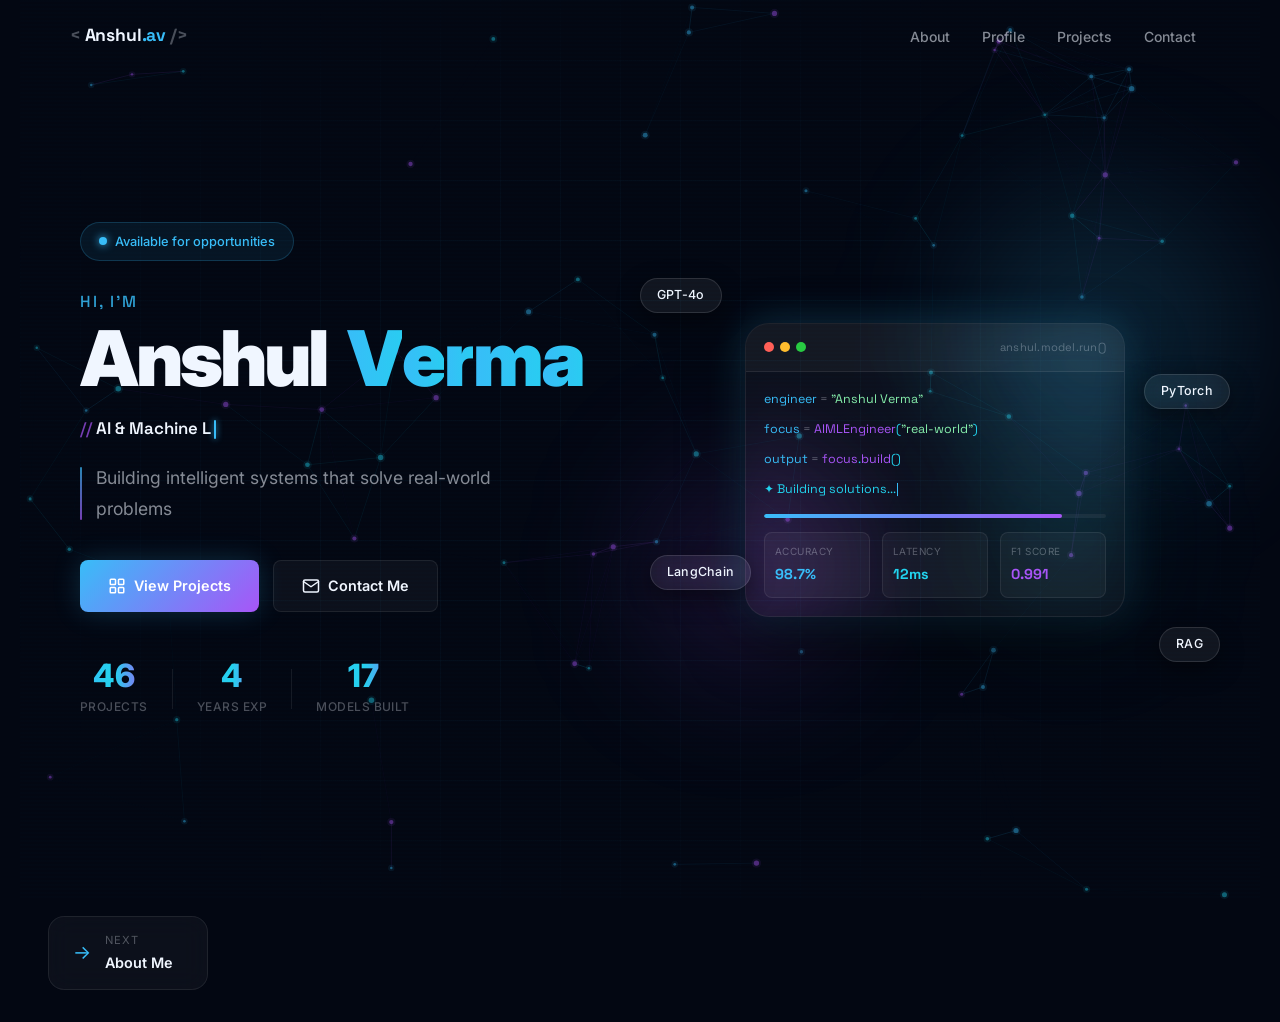
==== index.html @ 52696db9 "Initial portfolio upload" ====
﻿<!DOCTYPE html>
<html lang="en">
<head>
  <meta charset="UTF-8" />
  <meta name="viewport" content="width=device-width, initial-scale=1.0" />
  <meta name="description" content="Anshul Verma â€“ AI & Machine Learning Engineer. Building intelligent systems that solve real-world problems." />
  <title>Anshul Verma â€“ AI & ML Engineer</title>
  <link rel="preconnect" href="https://fonts.googleapis.com" />
  <link rel="preconnect" href="https://fonts.gstatic.com" crossorigin />
  <link href="https://fonts.googleapis.com/css2?family=Inter:wght@300;400;500;600;700;800;900&family=Space+Grotesk:wght@400;500;600;700&display=swap" rel="stylesheet" />
  <link rel="stylesheet" href="styles.css" />
</head>
<body data-page="home">

  <!-- â•â•â•â•â•â•â•â•â•â•â•â•â•â•â•â•â•â•â• CANVAS BACKGROUND â•â•â•â•â•â•â•â•â•â•â•â•â•â•â•â•â•â•â• -->
  <canvas id="neural-canvas"></canvas>

  <!-- â•â•â•â•â•â•â•â•â•â•â•â•â•â•â•â•â•â•â• CURSOR â•â•â•â•â•â•â•â•â•â•â•â•â•â•â•â•â•â•â• -->
  <div class="cursor" id="cursor"></div>
  <div class="cursor-follower" id="cursor-follower"></div>

  <!-- â•â•â•â•â•â•â•â•â•â•â•â•â•â•â•â•â•â•â• NAVIGATION â•â•â•â•â•â•â•â•â•â•â•â•â•â•â•â•â•â•â• -->
  <nav class="navbar" id="navbar">
    <div class="nav-inner">
      <a href="index.html" class="nav-logo" id="nav-logo">
        <span class="logo-bracket">&lt;</span>
        Anshul<span class="accent">.av</span>
        <span class="logo-bracket">/&gt;</span>
      </a>
      <ul class="nav-links" id="nav-links">
        <li><a href="about.html"    class="nav-link" data-page="about">About</a></li>
        <li><a href="profile.html"  class="nav-link" data-page="profile">Profile</a></li>
        <li><a href="projects.html" class="nav-link" data-page="projects">Projects</a></li>
        <li><a href="contact.html"  class="nav-link" data-page="contact">Contact</a></li>
      </ul>
      <button class="hamburger" id="hamburger" aria-label="Toggle menu">
        <span></span><span></span><span></span>
      </button>
    </div>
  </nav>

  <!-- â•â•â•â•â•â•â•â•â•â•â•â•â•â•â•â•â•â•â• HERO â•â•â•â•â•â•â•â•â•â•â•â•â•â•â•â•â•â•â• -->
  <section class="hero" id="home">
    <div class="hero-grid-overlay"></div>
    <div class="hero-scanline"></div>

    <div class="hero-content">

      <!-- Available badge -->
      <div class="hero-badge" id="hero-badge">
        <span class="badge-dot"></span>
        <span>Available for opportunities</span>
      </div>

      <!-- Name block -->
      <div class="hero-name-wrap" id="hero-name-wrap">
        <span class="hero-greeting">Hi, I'm</span>
        <h1 class="hero-name" id="hero-name">
          <span class="name-char" style="--i:0">A</span><span
               class="name-char" style="--i:1">n</span><span
               class="name-char" style="--i:2">s</span><span
               class="name-char" style="--i:3">h</span><span
               class="name-char" style="--i:4">u</span><span
               class="name-char" style="--i:5">l</span><span
               class="name-space"> </span><span
               class="name-char gradient-letter" style="--i:6">V</span><span
               class="name-char gradient-letter" style="--i:7">e</span><span
               class="name-char gradient-letter" style="--i:8">r</span><span
               class="name-char gradient-letter" style="--i:9">m</span><span
               class="name-char gradient-letter" style="--i:10">a</span>
        </h1>
      </div>

      <!-- Typewriter role -->
      <div class="hero-role" id="hero-role">
        <span class="role-prefix">// </span>
        <span class="role-text" id="role-text"></span>
        <span class="role-cursor"></span>
      </div>

      <!-- Tagline -->
      <p class="hero-sub" id="hero-sub">
        Building intelligent systems that solve real-world problems
      </p>

      <!-- CTA Buttons -->
      <div class="hero-actions" id="hero-actions">
        <a href="projects.html" class="btn btn-primary" id="btn-work">
          <svg viewBox="0 0 24 24" width="18" height="18"><rect x="3" y="3" width="7" height="7" rx="1"/><rect x="14" y="3" width="7" height="7" rx="1"/><rect x="3" y="14" width="7" height="7" rx="1"/><rect x="14" y="14" width="7" height="7" rx="1"/></svg>
          <span>View Projects</span>
          <div class="btn-glow"></div>
        </a>
        <a href="contact.html" class="btn btn-ghost" id="btn-contact">
          <svg viewBox="0 0 24 24" width="18" height="18"><path d="M4 4h16c1.1 0 2 .9 2 2v12c0 1.1-.9 2-2 2H4c-1.1 0-2-.9-2-2V6c0-1.1.9-2 2-2z"/><polyline points="22,6 12,13 2,6"/></svg>
          <span>Contact Me</span>
        </a>
      </div>

      <!-- Stats -->
      <div class="hero-stats" id="hero-stats">
        <div class="stat">
          <span class="stat-num" data-count="47">0</span>
          <span class="stat-label">Projects</span>
        </div>
        <div class="stat-divider"></div>
        <div class="stat">
          <span class="stat-num" data-count="5">0</span>
          <span class="stat-label">Years Exp</span>
        </div>
        <div class="stat-divider"></div>
        <div class="stat">
          <span class="stat-num" data-count="18">0</span>
          <span class="stat-label">Models Built</span>
        </div>
      </div>
    </div>

    <!-- Right visual -->
    <div class="hero-visual" id="hero-visual">
      <div class="orb orb-1"></div>
      <div class="orb orb-2"></div>
      <div class="orb orb-3"></div>
      <div class="ai-card glass-card" id="ai-card">
        <div class="ai-card-header">
          <div class="ai-card-dots">
            <span></span><span></span><span></span>
          </div>
          <span class="ai-card-label">anshul.model.run()</span>
        </div>
        <div class="ai-card-body">
          <div class="terminal-line"><span class="t-key">engineer</span> <span class="t-op">=</span> <span class="t-str">"Anshul Verma"</span></div>
          <div class="terminal-line"><span class="t-key">focus</span> <span class="t-op">=</span> <span class="t-fn">AIMLEngineer</span><span class="t-paren">(</span><span class="t-str">"real-world"</span><span class="t-paren">)</span></div>
          <div class="terminal-line"><span class="t-key">output</span> <span class="t-op">=</span> <span class="t-fn">focus</span><span class="t-paren">.</span><span class="t-fn">build</span><span class="t-paren">()</span></div>
          <div class="terminal-line typing"><span class="t-comment">&#x2726; Building solutions...</span></div>
          <div class="progress-bar-wrap">
            <div class="progress-bar" id="progress-bar"></div>
          </div>
          <div class="metric-row">
            <div class="metric"><span class="m-label">Accuracy</span><span class="m-val accent-blue">98.7%</span></div>
            <div class="metric"><span class="m-label">Latency</span><span class="m-val accent-cyan">12ms</span></div>
            <div class="metric"><span class="m-label">F1 Score</span><span class="m-val accent-purple">0.991</span></div>
          </div>
        </div>
      </div>
      <div class="tag-float tag-1 glass-pill">GPT-4o</div>
      <div class="tag-float tag-2 glass-pill">PyTorch</div>
      <div class="tag-float tag-3 glass-pill">LangChain</div>
      <div class="tag-float tag-4 glass-pill">RAG</div>
    </div>
  </section>

  <!-- Page nav hints at bottom -->
  <div class="page-nav-hints">
    <a href="about.html" class="page-hint-card">
      <span class="hint-icon">&rarr;</span>
      <div>
        <span class="hint-label">Next</span>
        <span class="hint-title">About Me</span>
      </div>
    </a>
  </div>

  <script src="script.js?v=20260416162030"></script>
</body>
</html>
---- styles.css ----
/* â•â•â•â•â•â•â•â•â•â•â•â•â•â•â•â•â•â•â•â•â•â•â•â•â•â•â•â•â•â•â•â•â•â•â•â•â•â•â•â•â•â•â•
   NEURAL.DEV â€” AI Portfolio Styles
   â•â•â•â•â•â•â•â•â•â•â•â•â•â•â•â•â•â•â•â•â•â•â•â•â•â•â•â•â•â•â•â•â•â•â•â•â•â•â•â•â•â•â• */

/* â”€â”€ Reset & Base â”€â”€ */
*, *::before, *::after { box-sizing: border-box; margin: 0; padding: 0; }

:root {
  --bg-black:    #030712;
  --bg-navy:     #060d1f;
  --bg-card:     rgba(255,255,255,0.04);
  --bg-card-hov: rgba(255,255,255,0.07);
  --border:      rgba(255,255,255,0.08);
  --border-hov:  rgba(56,189,248,0.35);

  --blue:   #38bdf8;
  --cyan:   #22d3ee;
  --purple: #a855f7;
  --violet: #7c3aed;
  --pink:   #ec4899;

  --grad-main:   linear-gradient(135deg, var(--blue), var(--purple));
  --grad-text:   linear-gradient(90deg, var(--blue), var(--cyan), var(--purple));
  --grad-glow:   radial-gradient(ellipse at center, rgba(56,189,248,0.15), transparent 70%);

  --text-primary:   #f0f6ff;
  --text-secondary: rgba(240,246,255,0.55);
  --text-muted:     rgba(240,246,255,0.30);

  --font-main: 'Inter', system-ui, sans-serif;
  --font-mono: 'Space Grotesk', monospace;

  --radius-sm:  8px;
  --radius-md:  16px;
  --radius-lg:  24px;
  --radius-xl:  32px;

  --shadow-glow-blue:   0 0 40px rgba(56,189,248,0.25);
  --shadow-glow-purple: 0 0 40px rgba(168,85,247,0.25);
  --transition:  all 0.3s cubic-bezier(0.4, 0, 0.2, 1);
}

html { scroll-behavior: smooth; scrollbar-width: thin; scrollbar-color: var(--blue) var(--bg-black); }
html::-webkit-scrollbar { width: 5px; }
html::-webkit-scrollbar-track { background: var(--bg-black); }
html::-webkit-scrollbar-thumb { background: var(--blue); border-radius: 99px; }

body {
  font-family: var(--font-main);
  background: var(--bg-black);
  color: var(--text-primary);
  overflow-x: hidden;
  
  line-height: 1.65;
  -webkit-font-smoothing: antialiased;
}

svg { stroke: currentColor; stroke-width: 2; fill: none; stroke-linecap: round; stroke-linejoin: round; }

a { color: inherit; text-decoration: none; }

/* â”€â”€ Utility â”€â”€ */
.container { max-width: 1140px; margin: 0 auto; padding: 0 24px; }
.gradient-text {
  background: var(--grad-text);
  -webkit-background-clip: text;
  background-clip: text;
  -webkit-text-fill-color: transparent;
  background-size: 200% auto;
  animation: grad-shift 4s ease infinite;
}

@keyframes grad-shift {
  0%,100% { background-position: 0% center; }
  50%      { background-position: 100% center; }
}

.glass-card { transform: translateZ(0);
  background: var(--bg-card);
  border: 1px solid var(--border);
  backdrop-filter: blur(20px);
  -webkit-backdrop-filter: blur(20px);
  border-radius: var(--radius-lg);
  transition: var(--transition);
}
.glass-card:hover { background: var(--bg-card-hov); border-color: var(--border-hov); }

.glass-pill {
  background: rgba(255,255,255,0.06);
  border: 1px solid rgba(255,255,255,0.12);
  backdrop-filter: blur(12px);
  border-radius: 99px;
  padding: 6px 16px;
  font-size: 0.78rem;
  font-weight: 500;
  letter-spacing: 0.02em;
}

.accent        { color: var(--blue); }
.accent-blue   { color: var(--blue); }
.accent-cyan   { color: var(--cyan); }
.accent-purple { color: var(--purple); }

/* â”€â”€ Canvas â”€â”€ */
#neural-canvas {
  position: fixed;
  inset: 0;
  z-index: 0;
  pointer-events: none;
  opacity: 0.55;
}

/* â”€â”€ Custom Cursor â”€â”€ */
.cursor {
  width: 12px; height: 12px;
  background: var(--blue);
  border-radius: 50%;
  position: fixed;
  top: 0; left: 0;
  pointer-events: none;
  z-index: 9999;
  transform: translate(-50%,-50%);
  transition: transform 0.1s, background 0.2s, opacity 0.3s;
  box-shadow: 0 0 16px var(--blue);
  opacity: 0;
}
.cursor-follower {
  width: 36px; height: 36px;
  border: 1.5px solid rgba(56,189,248,0.5);
  border-radius: 50%;
  position: fixed;
  top: 0; left: 0;
  pointer-events: none;
  z-index: 9998;
  transform: translate(-50%,-50%);
  transition: transform 0.15s ease, width 0.25s, height 0.25s, border-color 0.25s, opacity 0.3s;
  opacity: 0;
}
body:has(a:hover) .cursor-follower,
body:has(button:hover) .cursor-follower {
  width: 56px; height: 56px;
  border-color: rgba(168,85,247,0.6);
}
body:has(a:hover) .cursor { background: var(--purple); box-shadow: 0 0 16px var(--purple); }

/* â”€â”€ Navbar â”€â”€ */
.navbar {
  position: fixed;
  top: 0; left: 0; right: 0;
  z-index: 1000;
  padding: 0 24px;
  background: transparent;
  transition: var(--transition);
}
.navbar.scrolled {
  background: rgba(3,7,18,0.85);
  backdrop-filter: blur(20px);
  -webkit-backdrop-filter: blur(20px);
  border-bottom: 1px solid var(--border);
}
.nav-inner {
  max-width: 1140px;
  margin: 0 auto;
  display: flex;
  align-items: center;
  height: 72px;
  gap: 40px;
}
.nav-logo {
  font-family: var(--font-mono);
  font-size: 1.1rem;
  font-weight: 700;
  letter-spacing: -0.01em;
  white-space: nowrap;
  flex-shrink: 0;
}
.logo-bracket { color: var(--text-muted); }

.nav-links {
  display: flex;
  list-style: none;
  gap: 4px;
  margin-left: auto;
}
.nav-link {
  padding: 8px 14px;
  font-size: 0.875rem;
  font-weight: 500;
  color: var(--text-secondary);
  border-radius: var(--radius-sm);
  transition: var(--transition);
  position: relative;
}
.nav-link::after {
  content: '';
  position: absolute;
  bottom: 4px; left: 50%;
  width: 0; height: 2px;
  background: var(--blue);
  border-radius: 99px;
  transform: translateX(-50%);
  transition: width 0.3s;
}
.nav-link:hover, .nav-link.active { color: var(--text-primary); }
.nav-link.active::after, .nav-link:hover::after { width: 16px; }

.nav-cta {
  display: flex;
  align-items: center;
  gap: 8px;
  padding: 10px 22px;
  background: var(--grad-main);
  border-radius: var(--radius-sm);
  font-size: 0.875rem;
  font-weight: 600;
  flex-shrink: 0;
  transition: var(--transition);
  box-shadow: 0 0 24px rgba(56,189,248,0.2);
}
.nav-cta svg { width: 16px; height: 16px; transition: transform 0.3s; }
.nav-cta:hover { box-shadow: 0 0 32px rgba(56,189,248,0.4); transform: translateY(-1px); }
.nav-cta:hover svg { transform: translateX(3px); }

.hamburger {
  display: none;
  flex-direction: column;
  justify-content: center;
  gap: 5px;
  background: none;
  border: none;
  
  padding: 4px;
  margin-left: auto;
}
.hamburger span {
  display: block;
  width: 24px;
  height: 2px;
  background: var(--text-primary);
  border-radius: 2px;
  transition: var(--transition);
}

/* â”€â”€ Hero â”€â”€ */
.hero {
  min-height: 100vh;
  display: grid;
  grid-template-columns: 1fr 1fr;
  align-items: center;
  gap: 60px;
  padding: 120px 60px 80px;
  max-width: 1240px;
  margin: 0 auto;
  position: relative;
  z-index: 1;
}
.hero-grid-overlay {
  position: absolute;
  inset: 0;
  background-image:
    linear-gradient(rgba(56,189,248,0.03) 1px, transparent 1px),
    linear-gradient(90deg, rgba(56,189,248,0.03) 1px, transparent 1px);
  background-size: 60px 60px;
  mask-image: radial-gradient(ellipse at 50% 50%, black 40%, transparent 80%);
  pointer-events: none;
}
.hero-badge {
  display: inline-flex;
  align-items: center;
  gap: 8px;
  padding: 8px 18px;
  background: rgba(56,189,248,0.08);
  border: 1px solid rgba(56,189,248,0.2);
  border-radius: 99px;
  font-size: 0.8rem;
  font-weight: 500;
  color: var(--blue);
  margin-bottom: 28px;
  animation: fade-up 0.7s ease both;
}
.badge-dot {
  width: 8px; height: 8px;
  border-radius: 50%;
  background: var(--blue);
  box-shadow: 0 0 8px var(--blue);
  animation: pulse-dot 2s ease infinite;
}
.badge-dot.green { background: #22c55e; box-shadow: 0 0 8px #22c55e; }
@keyframes pulse-dot {
  0%,100% { transform: scale(1); opacity: 1; }
  50%      { transform: scale(1.3); opacity: 0.7; }
}

.hero-title {
  font-size: clamp(2.8rem, 5vw, 5rem);
  font-weight: 900;
  line-height: 1.08;
  letter-spacing: -0.03em;
  margin-bottom: 24px;
}
.hero-title .line {
  display: block;
  animation: fade-up 0.7s ease both;
}
.hero-title .line:nth-child(1) { animation-delay: 0.1s; }
.hero-title .line:nth-child(2) { animation-delay: 0.2s; }
.hero-title .line:nth-child(3) { animation-delay: 0.3s; }

.hero-sub {
  font-size: 1.05rem;
  color: var(--text-secondary);
  max-width: 500px;
  line-height: 1.75;
  margin-bottom: 36px;
  animation: fade-up 0.7s 0.4s ease both;
}

.hero-actions {
  display: flex;
  gap: 14px;
  flex-wrap: wrap;
  margin-bottom: 48px;
  animation: fade-up 0.7s 0.5s ease both;
}

/* Buttons */
.btn {
  display: inline-flex;
  align-items: center;
  gap: 8px;
  padding: 13px 28px;
  border-radius: var(--radius-sm);
  font-size: 0.9rem;
  font-weight: 600;
  
  border: none;
  transition: var(--transition);
  position: relative;
  overflow: hidden;
}
.btn-primary {
  background: var(--grad-main);
  color: #fff;
  box-shadow: 0 0 28px rgba(56,189,248,0.2);
}
.btn-primary:hover { transform: translateY(-2px); box-shadow: 0 0 44px rgba(56,189,248,0.35); }
.btn-ghost {
  background: var(--bg-card);
  color: var(--text-primary);
  border: 1px solid var(--border);
}
.btn-ghost:hover { border-color: var(--border-hov); background: var(--bg-card-hov); transform: translateY(-2px); }
.btn.full-width { width: 100%; justify-content: center; }
.btn svg { width: 18px; height: 18px; }
.btn-glow {
  position: absolute;
  inset: 0;
  background: radial-gradient(circle at 50% 50%, rgba(255,255,255,0.15), transparent 70%);
  opacity: 0;
  transition: opacity 0.3s;
}
.btn:hover .btn-glow { opacity: 1; }

.hero-stats {
  display: flex;
  align-items: center;
  gap: 24px;
  animation: fade-up 0.7s 0.6s ease both;
}
.stat { text-align: center; }
.stat-num {
  display: block;
  font-size: 2rem;
  font-weight: 800;
  line-height: 1;
  background: var(--grad-text);
  -webkit-background-clip: text;
  background-clip: text;
  -webkit-text-fill-color: transparent;
}
.stat-label { font-size: 0.75rem; color: var(--text-muted); font-weight: 500; letter-spacing: 0.04em; text-transform: uppercase; }
.stat-divider { width: 1px; height: 40px; background: var(--border); }

/* Hero Visual */
.hero-visual {
  position: relative;
  display: flex;
  justify-content: center;
  align-items: center;
  min-height: 480px;
  animation: fade-up 0.9s 0.3s ease both;
}

/* Orbs */
.orb {
  position: absolute;
  border-radius: 50%;
  filter: blur(70px);
  pointer-events: none;
  animation: orb-float 8s ease-in-out infinite;
}
.orb-1 { width: 280px; height: 280px; background: rgba(56,189,248,0.14); top: -40px; right: -40px; animation-delay: 0s; }
.orb-2 { width: 200px; height: 200px; background: rgba(168,85,247,0.16); bottom: 40px; left: -20px; animation-delay: -3s; }
.orb-3 { width: 140px; height: 140px; background: rgba(34,211,238,0.1); top: 50%; right: 60px; animation-delay: -5s; }
@keyframes orb-float {
  0%,100% { transform: translateY(0) scale(1); }
  50%      { transform: translateY(-20px) scale(1.05); }
}

/* AI Card */
.ai-card {
  width: 380px;
  padding: 0;
  overflow: hidden;
  box-shadow: 0 24px 60px rgba(0,0,0,0.5), var(--shadow-glow-blue);
  animation: card-float 6s ease-in-out infinite;
  position: relative;
  z-index: 2;
}
@keyframes card-float {
  0%,100% { transform: translateY(0) rotate(0.5deg); }
  50%      { transform: translateY(-12px) rotate(-0.5deg); }
}
.ai-card-header {
  display: flex;
  align-items: center;
  justify-content: space-between;
  padding: 14px 18px;
  border-bottom: 1px solid var(--border);
  background: rgba(255,255,255,0.03);
}
.ai-card-dots { display: flex; gap: 6px; }
.ai-card-dots span { width: 10px; height: 10px; border-radius: 50%; background: rgba(255,255,255,0.12); }
.ai-card-dots span:nth-child(1) { background: #ff5f57; }
.ai-card-dots span:nth-child(2) { background: #ffbd2e; }
.ai-card-dots span:nth-child(3) { background: #28ca42; }
.ai-card-label { font-size: 0.7rem; color: var(--text-muted); font-family: var(--font-mono); letter-spacing: 0.02em; }

.ai-card-body { padding: 18px; display: flex; flex-direction: column; gap: 10px; }

.terminal-line {
  font-family: var(--font-mono);
  font-size: 0.78rem;
  line-height: 1.6;
  color: var(--text-secondary);
}
.t-key    { color: var(--blue); }
.t-op     { color: var(--text-muted); }
.t-str    { color: #86efac; }
.t-fn     { color: var(--purple); }
.t-paren  { color: var(--cyan); }
.t-num    { color: #fdba74; }
.t-comment{ color: var(--cyan); }
.typing::after {
  content: '|';
  animation: blink 1s step-end infinite;
  color: var(--blue);
}
@keyframes blink { 0%,100%{opacity:1} 50%{opacity:0} }

.progress-bar-wrap {
  height: 4px;
  background: rgba(255,255,255,0.06);
  border-radius: 99px;
  overflow: hidden;
  margin-top: 4px;
}
.progress-bar {
  height: 100%;
  width: 0%;
  background: var(--grad-main);
  border-radius: 99px;
  animation: progress-fill 3s 1s ease forwards;
}
@keyframes progress-fill { to { width: 87%; } }

.metric-row {
  display: flex;
  gap: 12px;
  margin-top: 4px;
}
.metric {
  flex: 1;
  display: flex;
  flex-direction: column;
  gap: 4px;
  padding: 10px;
  background: rgba(255,255,255,0.04);
  border-radius: var(--radius-sm);
  border: 1px solid var(--border);
}
.m-label { font-size: 0.62rem; color: var(--text-muted); text-transform: uppercase; letter-spacing: 0.05em; }
.m-val { font-size: 0.9rem; font-weight: 700; font-family: var(--font-mono); }

/* Floating tags */
.tag-float {
  position: absolute;
  z-index: 3;
  box-shadow: 0 8px 24px rgba(0,0,0,0.4);
  animation: tag-float 4s ease-in-out infinite;
}
.tag-1 { top: 10%; left: -30px;  animation-delay: 0s; }
.tag-2 { top: 30%; right: -30px; animation-delay: -1.5s; }
.tag-3 { bottom: 25%; left: -20px; animation-delay: -2.5s; }
.tag-4 { bottom: 10%; right: -20px; animation-delay: -1s; }
@keyframes tag-float {
  0%,100% { transform: translateY(0); }
  50%      { transform: translateY(-8px); }
}

/* â”€â”€ Sections â”€â”€ */
.section {
  padding: 120px 0;
  position: relative;
  z-index: 1;
}
.section-header {
  text-align: center;
  margin-bottom: 64px;
}
.section-tag {
  font-family: var(--font-mono);
  font-size: 0.8rem;
  color: var(--blue);
  letter-spacing: 0.06em;
  text-transform: uppercase;
  display: block;
  margin-bottom: 12px;
}
.section-title {
  font-size: clamp(2rem, 4vw, 3rem);
  font-weight: 800;
  letter-spacing: -0.03em;
  line-height: 1.15;
}
.section-sub {
  font-size: 1rem;
  color: var(--text-secondary);
  max-width: 520px;
  margin: 16px auto 0;
}

/* Reveal animation â€” disabled, all sections use direct CSS animations */
.reveal {
  opacity: 1;
  transform: none;
}
.reveal.in-view {
  opacity: 1;
  transform: none;
}
/* Hard fallback: force all reveals visible after 3s so content is never stuck hidden */
.reveal-unlocked .reveal {
  opacity: 1 !important;
  transform: translateY(0) !important;
}
/* Reduced motion + print fallback */
@media (prefers-reduced-motion: reduce) {
  .reveal { opacity: 1; transform: none; }
}

/* â”€â”€ About v2 â”€â”€ */
.about-section {
  background:
    radial-gradient(ellipse at top left,  rgba(56,189,248,0.05), transparent 50%),
    radial-gradient(ellipse at bottom right, rgba(168,85,247,0.05), transparent 50%);
}

/* Slightly fade particles on about page for less visual noise */
[data-page="about"] #neural-canvas { opacity: 0.28; }

.PLACEHOLDER_REMOVE {
}

/* About section â€” always visible, animates in nicely when JS adds .about-visible */
.about-header-anim,
.about-animate-left,
.about-animate-right {
  /* Start visible â€” JS will briefly hide and animate in for enhancement */
  opacity: 1;
  transform: none;
  transition: opacity 0.7s cubic-bezier(0.4, 0, 0.2, 1),
              transform 0.7s cubic-bezier(0.4, 0, 0.2, 1);
}

/* JS-enhanced: only hide initially if JS is active (body gets js-ready class) */
.js-ready .about-header-anim { opacity: 0; transform: translateY(24px); }
.js-ready .about-animate-left  { opacity: 0; transform: translateX(-36px); }
.js-ready .about-animate-right { opacity: 0; transform: translateX(36px); }

.about-header-anim.about-visible  { opacity: 1; transform: translateY(0); }
.about-animate-left.about-visible  { opacity: 1; transform: translateX(0); }
.about-animate-right.about-visible { opacity: 1; transform: translateX(0); }

/* Safety: always show regardless */
.reveal-unlocked .about-header-anim,
.reveal-unlocked .about-animate-left,
.reveal-unlocked .about-animate-right {
  opacity: 1 !important;
  transform: none !important;
}

/* Split grid */
.about-grid-v2 {
  display: grid;
  grid-template-columns: 1fr 1.15fr;
  gap: 60px;
  align-items: center;
}

/* â”€â”€ LEFT: Visual â”€â”€ */
.about-visual {
  position: relative;
  display: flex;
  justify-content: center;
  align-items: center;
  min-height: 420px;
  min-width: 0;
}
.about-visual-glow {
  position: absolute;
  width: 340px; height: 340px;
  border-radius: 50%;
  background: radial-gradient(circle, rgba(168,85,247,0.12), rgba(56,189,248,0.08) 50%, transparent 70%);
  animation: glow-pulse 4s ease-in-out infinite;
  pointer-events: none;
}

/* Brain card */
.about-brain-card {
  width: 340px;
  padding: 20px 20px 14px;
  border-color: rgba(168,85,247,0.2);
  box-shadow: 0 24px 60px rgba(0,0,0,0.5), 0 0 40px rgba(168,85,247,0.12);
  animation: card-float 7s ease-in-out infinite;
  z-index: 2;
  position: relative;
}
.brain-svg { width: 100%; height: auto; display: block; }

/* Neural node pulse animations */
.nn-node { animation: node-pulse 3s ease-in-out infinite; }
.n1 { animation-delay: 0s; }
.n2 { animation-delay: 0.4s; }
.n3 { animation-delay: 0.8s; }
.n4 { animation-delay: 0.2s; }
.n5 { animation-delay: 0.6s; }
.n6 { animation-delay: 1s; }
.n7 { animation-delay: 0.3s; }
.n8 { animation-delay: 0.9s; }
@keyframes node-pulse {
  0%,100% { opacity: 0.8; transform: scale(1); }
  50%      { opacity: 1;   transform: scale(1.15); }
}

/* Connection line shimmer */
.nn-line { animation: line-shimmer 3s ease-in-out infinite; }
.nn-line:nth-child(even) { animation-delay: 0.7s; }
@keyframes line-shimmer {
  0%,100% { opacity: 0.25; }
  50%      { opacity: 0.65; }
}

/* Pulse rings on center node */
.pulse-ring { animation: ring-expand 3s ease-out infinite; transform-origin: 160px 140px; }
.pr2        { animation-delay: 1s; }
@keyframes ring-expand {
  0%   { transform: scale(0.8); opacity: 0.4; }
  70%  { transform: scale(1.4); opacity: 0; }
  100% { transform: scale(0.8); opacity: 0; }
}

/* Card footer chip */
.brain-card-footer {
  margin-top: 12px;
  padding-top: 12px;
  border-top: 1px solid var(--border);
  display: flex;
  justify-content: center;
}
.brain-chip {
  display: inline-flex;
  align-items: center;
  gap: 8px;
  font-size: 0.72rem;
  font-family: var(--font-mono);
  color: var(--text-muted);
  letter-spacing: 0.04em;
}
.chip-dot {
  width: 7px; height: 7px;
  border-radius: 50%;
  background: #a855f7;
  box-shadow: 0 0 8px #a855f7;
  animation: pulse-dot 1.5s ease infinite;
  flex-shrink: 0;
}

/* Floating info chips */
.info-chip {
  position: absolute;
  font-size: 0.78rem;
  font-weight: 500;
  display: flex;
  align-items: center;
  gap: 6px;
  box-shadow: 0 8px 24px rgba(0,0,0,0.4);
  animation: tag-float 4s ease-in-out infinite;
  z-index: 3;
  white-space: nowrap;
}
.chip-icon { font-size: 0.9rem; }
.chip-a { top: 8%;  left: -10px; animation-delay: 0s; }
.chip-b { top: 45%; right: -16px; animation-delay: -1.5s; }
.chip-c { bottom: 8%; left: 10px; animation-delay: -2.8s; }

/* â”€â”€ RIGHT: Content â”€â”€ */
.about-content { display: flex; flex-direction: column; gap: 36px; min-width: 0; }

.about-intro { display: flex; flex-direction: column; gap: 18px; }
.about-lead {
  font-size: 1.12rem;
  font-weight: 500;
  line-height: 1.7;
  color: var(--text-primary);
}
.highlight-word {
  background: var(--grad-text);
  -webkit-background-clip: text;
  background-clip: text;
  -webkit-text-fill-color: transparent;
  background-size: 200% auto;
  animation: grad-shift 4s ease infinite;
  font-weight: 700;
}
.about-body {
  font-size: 0.94rem;
  color: var(--text-secondary);
  line-height: 1.8;
}
.about-body em {
  color: var(--cyan);
  font-style: normal;
  font-weight: 500;
}

/* Interest cards -- default 2x2 grid */
.interest-grid {
  display: grid;
  grid-template-columns: 1fr 1fr;
  gap: 12px;
}
/* 2-card layout: side by side, slightly larger */
.interest-grid-2col {
  display: grid;
  grid-template-columns: 1fr 1fr;
  gap: 14px;
}
.interest-grid-2col .interest-card {
  padding: 20px 20px;
}
.interest-grid-2col .interest-card strong { font-size: 0.92rem; }
.interest-grid-2col .interest-card p { font-size: 0.82rem; }
.interest-card {
  display: flex;
  align-items: flex-start;
  gap: 14px;
  padding: 16px 18px;
  border-radius: var(--radius-md);
  transition: var(--transition);
}
.interest-card:hover {
  transform: translateY(-3px);
  border-color: var(--border-hov);
  background: var(--bg-card-hov);
}
.interest-card strong {
  display: block;
  font-size: 0.88rem;
  font-weight: 650;
  margin-bottom: 4px;
  color: var(--text-primary);
}
.interest-card p {
  font-size: 0.78rem;
  color: var(--text-muted);
  margin: 0;
  line-height: 1.55;
}

/* Colored icon wraps */
.interest-icon-wrap {
  width: 40px; height: 40px;
  border-radius: var(--radius-sm);
  display: flex;
  align-items: center;
  justify-content: center;
  flex-shrink: 0;
}
.interest-icon-wrap.blue   { background: rgba(56,189,248,0.1);  color: var(--blue); }
.interest-icon-wrap.purple { background: rgba(168,85,247,0.1); color: var(--purple); }
.interest-icon-wrap.cyan   { background: rgba(34,211,238,0.1);  color: var(--cyan); }
.interest-icon-wrap.pink   { background: rgba(236,72,153,0.1);  color: var(--pink); }
.interest-icon-wrap svg    { stroke-width: 1.5; }

/* Learning ticker bar */
.learning-bar {
  display: flex;
  align-items: center;
  gap: 14px;
  padding: 13px 18px;
  background: rgba(255,255,255,0.03);
  border: 1px solid var(--border);
  border-radius: var(--radius-md);
  overflow: hidden;
}
.learning-label {
  display: flex;
  align-items: center;
  gap: 8px;
  font-size: 0.75rem;
  font-weight: 600;
  color: var(--text-muted);
  text-transform: uppercase;
  letter-spacing: 0.06em;
  white-space: nowrap;
  flex-shrink: 0;
}
.badge-dot.blue-anim {
  background: var(--blue);
  box-shadow: 0 0 8px var(--blue);
  animation: pulse-dot 1.5s ease infinite;
}
.learning-ticker-wrap { overflow: hidden; flex: 1; min-width: 0; }
.learning-ticker {
  display: flex;
  gap: 0;
}
.learning-ticker span {
  font-size: 0.82rem;
  font-family: var(--font-mono);
  color: var(--blue);
  font-weight: 500;
  white-space: nowrap;
  padding-right: 60px;
  animation: ticker-scroll 14s linear infinite;
}
@keyframes ticker-scroll {
  0%   { transform: translateX(0); }
  100% { transform: translateX(-50%); }
}

/* â”€â”€ Responsive â”€â”€ */
@media (max-width: 960px) {
  .about-grid-v2 { grid-template-columns: 1fr; gap: 48px; }
  .about-visual  { min-height: 320px; }
  .about-brain-card { width: 300px; }
  .chip-a { top: 5%;  left: 0; }
  .chip-b { top: 42%; right: 0; }
  .chip-c { bottom: 5%; left: 20px; }
}
@media (max-width: 600px) {
  .interest-grid { grid-template-columns: 1fr; }
  .learning-bar  { flex-direction: column; align-items: flex-start; gap: 8px; }
  .about-brain-card { width: 280px; }
}

.about-img-wrap { position: relative; display: flex; justify-content: center; }
.about-glow-ring {
  position: absolute;
  width: 260px; height: 260px;
  border-radius: 50%;
  background: radial-gradient(circle, rgba(56,189,248,0.15), transparent 70%);
  animation: glow-pulse 3s ease-in-out infinite;
}
@keyframes glow-pulse {
  0%,100% { transform: scale(1); opacity: 0.7; }
  50%      { transform: scale(1.12); opacity: 1; }
}
.about-avatar {
  width: 220px; height: 220px;
  border-radius: 50%;
  display: flex;
  align-items: center;
  justify-content: center;
  position: relative;
  z-index: 1;
  border-color: rgba(56,189,248,0.2);
  box-shadow: 0 0 60px rgba(56,189,248,0.1);
}
.avatar-inner { position: relative; width: 140px; height: 140px; }
.avatar-icon { position: absolute; inset: 0; display: flex; align-items: center; justify-content: center; z-index: 2; }
.avatar-icon svg { width: 80px; height: 80px; }
.avatar-rings { position: absolute; inset: -20px; }
.ring {
  position: absolute;
  border-radius: 50%;
  border: 1px solid rgba(56,189,248,0.15);
  animation: ring-spin linear infinite;
}
.r1 { inset: 0; animation-duration: 8s; }
.r2 { inset: -18px; animation-duration: 12s; animation-direction: reverse; border-color: rgba(168,85,247,0.15); }
.r3 { inset: -36px; animation-duration: 16s; border-color: rgba(34,211,238,0.1); }
@keyframes ring-spin { to { transform: rotate(360deg); } }

.about-badge-card {
  position: absolute;
  bottom: -16px; right: 10px;
  font-size: 0.78rem;
  font-weight: 500;
  z-index: 3;
  display: flex;
  align-items: center;
  gap: 8px;
  padding: 8px 16px;
  box-shadow: 0 8px 24px rgba(0,0,0,0.4);
}

.about-lead {
  font-size: 1.15rem;
  font-weight: 500;
  line-height: 1.7;
  margin-bottom: 16px;
}
.about-body {
  font-size: 0.95rem;
  color: var(--text-secondary);
  line-height: 1.75;
  margin-bottom: 32px;
}
.about-highlights { display: flex; flex-direction: column; gap: 16px; }
.highlight-item {
  display: flex;
  align-items: flex-start;
  gap: 16px;
  padding: 16px;
  background: var(--bg-card);
  border: 1px solid var(--border);
  border-radius: var(--radius-md);
  transition: var(--transition);
}
.highlight-item:hover { border-color: var(--border-hov); background: var(--bg-card-hov); }
.highlight-icon { font-size: 1.3rem; flex-shrink: 0; margin-top: 2px; }
.highlight-item strong { display: block; font-size: 0.9rem; font-weight: 600; margin-bottom: 2px; }
.highlight-item p { font-size: 0.82rem; color: var(--text-muted); margin: 0; }

/* â”€â”€ Skills â”€â”€ */
.skills-section { background: radial-gradient(ellipse at bottom right, rgba(168,85,247,0.06), transparent 60%); }
.skills-categories {
  display: flex;
  gap: 8px;
  justify-content: center;
  flex-wrap: wrap;
  margin-bottom: 40px;
}
.skill-tab {
  padding: 10px 24px;
  border-radius: 99px;
  border: 1px solid var(--border);
  background: transparent;
  color: var(--text-secondary);
  font-size: 0.85rem;
  font-weight: 500;
  
  transition: var(--transition);
  font-family: var(--font-main);
}
.skill-tab:hover { border-color: var(--border-hov); color: var(--text-primary); }
.skill-tab.active {
  background: var(--grad-main);
  border-color: transparent;
  color: #fff;
  box-shadow: 0 0 20px rgba(56,189,248,0.2);
}

.skills-grid {
  display: grid;
  grid-template-columns: repeat(auto-fill, minmax(200px, 1fr));
  gap: 16px;
}
.skill-item {
  display: flex;
  flex-direction: column;
  gap: 12px;
  padding: 20px;
  background: var(--bg-card);
  border: 1px solid var(--border);
  border-radius: var(--radius-md);
  transition: var(--transition);
  animation: fade-up 0.5s ease both;
}
.skill-item:hover { border-color: var(--border-hov); background: var(--bg-card-hov); transform: translateY(-2px); }
.skill-top { display: flex; align-items: center; justify-content: space-between; }
.skill-name { font-size: 0.88rem; font-weight: 600; }
.skill-pct { font-size: 0.78rem; color: var(--blue); font-family: var(--font-mono); font-weight: 700; }
.skill-bar { height: 3px; background: rgba(255,255,255,0.07); border-radius: 99px; overflow: hidden; }
.skill-fill {
  height: 100%;
  border-radius: 99px;
  background: var(--grad-main);
  width: 0;
  transition: width 1.2s cubic-bezier(0.4, 0, 0.2, 1);
}
.skill-emoji { font-size: 1.2rem; }

/* "Currently Learning" variant */
.skill-item--learning {
  border-color: rgba(34, 211, 238, 0.18);
  background: rgba(34, 211, 238, 0.03);
}
.skill-item--learning:hover {
  border-color: rgba(34, 211, 238, 0.4);
  background: rgba(34, 211, 238, 0.06);
}
.skill-item--learning .skill-bar { background: rgba(34,211,238,0.08); }
.skill-item--learning .skill-fill { background: linear-gradient(90deg, rgba(34,211,238,0.5), rgba(34,211,238,0.2)); }
.skill-learning-badge {
  display: inline-flex;
  align-items: center;
  gap: 4px;
  font-size: 0.62rem;
  font-weight: 700;
  letter-spacing: 0.05em;
  text-transform: uppercase;
  color: var(--cyan);
  background: rgba(34,211,238,0.1);
  border: 1px solid rgba(34,211,238,0.25);
  border-radius: 99px;
  padding: 2px 8px;
}
.skill-learning-badge::before {
  content: '';
  width: 5px; height: 5px;
  border-radius: 50%;
  background: var(--cyan);
  animation: pulse-dot 1.5s ease infinite;
  flex-shrink: 0;
}

/* â”€â”€ Projects â”€â”€ */
.projects-section { background: radial-gradient(ellipse at top left, rgba(56,189,248,0.05), transparent 60%); }
.projects-grid {
  display: grid;
  grid-template-columns: repeat(3, 1fr);
  gap: 20px;
}
.project-card {
  padding: 28px;
  position: relative;
  overflow: hidden;
  transition: var(--transition);
  display: flex;
  flex-direction: column;
}
.project-card:hover { transform: translateY(-4px); border-color: var(--border-hov); }
.project-card.featured {
  background: linear-gradient(135deg, rgba(56,189,248,0.05), rgba(168,85,247,0.05));
  border-color: rgba(56,189,248,0.15);
}
@media (max-width: 1024px) {
  .projects-grid { grid-template-columns: repeat(2, 1fr); }
}
@media (max-width: 640px) {
  .projects-grid { grid-template-columns: 1fr; }
}
.project-glow {
  position: absolute;
  top: 0; left: 0;
  width: 100%; height: 2px;
  background: var(--grad-main);
  opacity: 0;
  transition: opacity 0.3s;
}
.project-card:hover .project-glow { opacity: 1; }

.project-top {
  display: flex;
  justify-content: space-between;
  align-items: center;
  margin-bottom: 12px;
}
.project-icon { font-size: 2rem; }
.project-links { display: flex; gap: 10px; }
.icon-link {
  width: 36px; height: 36px;
  display: flex; align-items: center; justify-content: center;
  border-radius: var(--radius-sm);
  border: 1px solid var(--border);
  color: var(--text-muted);
  transition: var(--transition);
}
.icon-link svg { width: 16px; height: 16px; }
.icon-link:hover { border-color: var(--border-hov); color: var(--blue); }

.project-featured-badge {
  display: inline-block;
  padding: 3px 10px;
  background: rgba(56,189,248,0.1);
  border: 1px solid rgba(56,189,248,0.25);
  border-radius: 99px;
  font-size: 0.7rem;
  color: var(--blue);
  font-weight: 600;
  letter-spacing: 0.04em;
  text-transform: uppercase;
  margin-bottom: 10px;
}
.project-title {
  font-size: 1.1rem;
  font-weight: 700;
  margin-bottom: 6px;
  letter-spacing: -0.01em;
  line-height: 1.3;
}
.project-hook {
  font-size: 0.82rem;
  font-weight: 600;
  color: var(--cyan);
  margin-bottom: 10px;
  font-style: italic;
  line-height: 1.4;
}
.project-highlight {
  display: inline-flex;
  align-items: center;
  gap: 6px;
  font-size: 0.72rem;
  font-weight: 600;
  color: var(--purple);
  background: rgba(168,85,247,0.08);
  border: 1px solid rgba(168,85,247,0.2);
  border-radius: 99px;
  padding: 3px 10px;
  margin-bottom: 14px;
}
.project-highlight::before {
  content: '★';
  font-size: 0.65rem;
}
.project-tags { margin-top: auto; }
.project-desc {
  font-size: 0.88rem;
  color: var(--text-secondary);
  line-height: 1.7;
  margin-bottom: 16px;
}
.project-tags {
  display: flex;
  flex-wrap: wrap;
  gap: 8px;
  margin-bottom: 14px;
}
.tag {
  padding: 4px 12px;
  background: rgba(255,255,255,0.05);
  border: 1px solid var(--border);
  border-radius: 99px;
  font-size: 0.72rem;
  font-weight: 500;
  color: var(--text-secondary);
  letter-spacing: 0.02em;
}
.project-metrics {
  display: flex;
  gap: 16px;
  font-size: 0.78rem;
  color: var(--text-muted);
}
.project-metrics span { display: flex; align-items: center; gap: 4px; }


/* â•â•â•â•â•â•â•â•â•â•â•â•â•â•â•â•â•â•â•â•â•â•â•â•â•â•â•â•â•â•â•â•â•â•â•â•â•â•â•â•â•â•
   CODING PROFILES SECTION
   â•â•â•â•â•â•â•â•â•â•â•â•â•â•â•â•â•â•â•â•â•â•â•â•â•â•â•â•â•â•â•â•â•â•â•â•â•â•â•â•â•â• */
.profiles-section {
  background:
    radial-gradient(ellipse at top right,  rgba(251,191,36,0.04), transparent 50%),
    radial-gradient(ellipse at bottom left, rgba(56,189,248,0.04),  transparent 50%);
}

/* 2 Ã— 2 grid */
.profiles-grid {
  display: grid;
  grid-template-columns: repeat(2, 1fr);
  gap: 24px;
}
/* 3-card layout override */
.profiles-grid-3 {
  grid-template-columns: repeat(3, 1fr);
}
@media (max-width: 1024px) {
  .profiles-grid-3 { grid-template-columns: repeat(2, 1fr); }
}
@media (max-width: 640px) {
  .profiles-grid-3 { grid-template-columns: 1fr; }
}

/* Live fetch status indicator */
.profile-fetch-status {
  font-size: 0.7rem;
  color: var(--text-muted);
  text-align: center;
  min-height: 16px;
  display: flex;
  align-items: center;
  justify-content: center;
  gap: 5px;
}
.profile-fetch-status.loading::before {
  content: "";
  width: 6px; height: 6px;
  border-radius: 50%;
  border: 1.5px solid var(--blue);
  border-top-color: transparent;
  animation: spin 0.8s linear infinite;
  display: inline-block;
}
.profile-fetch-status.error { color: rgba(239,68,68,0.7); }
.profile-fetch-status.success { color: rgba(34,197,94,0.7); }
@keyframes spin { to { transform: rotate(360deg); } }

/* â”€â”€ Card shell â”€â”€ */
.profile-card { transform: translateZ(0);
  position: relative;
  border-radius: var(--radius-lg);
  overflow: hidden;
  transition: transform 0.35s cubic-bezier(0.4,0,0.2,1),
              box-shadow  0.35s cubic-bezier(0.4,0,0.2,1);
  background: var(--bg-card);
  border: 1px solid var(--border);
  backdrop-filter: blur(20px);
  -webkit-backdrop-filter: blur(20px);
  cursor: default;
}
.profile-card:hover {
  transform: translateY(-6px);
}

/* â”€â”€ Coloured top-edge sweep on hover â”€â”€ */
.profile-card::before {
  content: '';
  position: absolute;
  top: 0; left: 0; right: 0;
  height: 2px;
  opacity: 0;
  transition: opacity 0.35s;
}
.profile-card:hover::before { opacity: 1; }

/* LeetCode */
#card-leetcode::before        { background: linear-gradient(90deg, #fbbf24, #f97316); }
#card-leetcode:hover          { box-shadow: 0 20px 60px rgba(251,191,36,0.15), 0 0 0 1px rgba(251,191,36,0.2); }
/* GitHub */
#card-github::before          { background: linear-gradient(90deg, #e2e8f0, #94a3b8); }
#card-github:hover            { box-shadow: 0 20px 60px rgba(226,232,240,0.1), 0 0 0 1px rgba(226,232,240,0.15); }
/* Codeforces */
#card-codeforces::before      { background: linear-gradient(90deg, #3b82f6, #60a5fa); }
#card-codeforces:hover        { box-shadow: 0 20px 60px rgba(59,130,246,0.2), 0 0 0 1px rgba(59,130,246,0.25); }
/* LinkedIn */
#card-linkedin::before        { background: linear-gradient(90deg, #0ea5e9, #0284c7); }
#card-linkedin:hover          { box-shadow: 0 20px 60px rgba(14,165,233,0.18), 0 0 0 1px rgba(14,165,233,0.2); }

/* â”€â”€ Ambient glow blobs â”€â”€ */
.profile-card-glow {
  position: absolute;
  width: 220px; height: 220px;
  border-radius: 50%;
  filter: blur(60px);
  pointer-events: none;
  top: -60px; right: -60px;
  opacity: 0;
  transition: opacity 0.4s;
}
.profile-card:hover .profile-card-glow { opacity: 1; }
.lc-glow { background: rgba(251,191,36,0.18); }
.gh-glow { background: rgba(226,232,240,0.08); }
.cf-glow { background: rgba(59,130,246,0.20); }
.li-glow { background: rgba(14,165,233,0.18); }

/* â”€â”€ Inner padding â”€â”€ */
.profile-card-inner {
  padding: 28px 26px 24px;
  display: flex;
  flex-direction: column;
  gap: 20px;
  position: relative;
  z-index: 1;
}

/* â”€â”€ Header row â”€â”€ */
.profile-header {
  display: flex;
  align-items: center;
  gap: 14px;
}

/* Logo circle */
.profile-logo {
  width: 54px; height: 54px;
  border-radius: var(--radius-md);
  display: flex;
  align-items: center;
  justify-content: center;
  flex-shrink: 0;
  transition: var(--transition);
}
.lc-logo { background: rgba(251,191,36,0.12); color: #fbbf24;
            box-shadow: 0 0 0 1px rgba(251,191,36,0.2); }
.gh-logo { background: rgba(226,232,240,0.08); color: #e2e8f0;
            box-shadow: 0 0 0 1px rgba(226,232,240,0.15); }
.cf-logo { background: rgba(59,130,246,0.12); color: #60a5fa;
            box-shadow: 0 0 0 1px rgba(59,130,246,0.2); }
.li-logo { background: rgba(14,165,233,0.12); color: #38bdf8;
            box-shadow: 0 0 0 1px rgba(14,165,233,0.2); }

.profile-card:hover .profile-logo { transform: scale(1.08); }

/* Platform name + handle */
.profile-platform-info {
  display: flex;
  flex-direction: column;
  gap: 3px;
  flex: 1;
  min-width: 0;
}
.platform-name {
  font-size: 1rem;
  font-weight: 700;
  letter-spacing: -0.01em;
  color: var(--text-primary);
}
.platform-handle {
  font-size: 0.78rem;
  color: var(--text-muted);
  font-family: var(--font-mono);
}

/* Category badge */
.profile-badge {
  padding: 4px 12px;
  border-radius: 99px;
  font-size: 0.7rem;
  font-weight: 700;
  letter-spacing: 0.06em;
  text-transform: uppercase;
  flex-shrink: 0;
}


.lc-badge { background: rgba(251,191,36,0.12); color: #fbbf24; border: 1px solid rgba(251,191,36,0.25); }
.gh-badge { background: rgba(226,232,240,0.08); color: #94a3b8;  border: 1px solid rgba(226,232,240,0.15); }
.cf-badge { background: rgba(59,130,246,0.12);  color: #60a5fa;  border: 1px solid rgba(59,130,246,0.25); }
.li-badge { background: rgba(14,165,233,0.12);  color: #38bdf8;  border: 1px solid rgba(14,165,233,0.2); }

/* â”€â”€ Stats row â”€â”€ */
.profile-stats {
  display: flex;
  align-items: center;
  gap: 16px;
  padding: 14px 16px;
  background: rgba(255,255,255,0.03);
  border: 1px solid var(--border);
  border-radius: var(--radius-md);
}
.pstat { display: flex; flex-direction: column; gap: 2px; align-items: center; flex: 1; }
.pstat-num  { font-size: 1rem; font-weight: 800; line-height: 1; font-family: var(--font-mono); }
.pstat-label { font-size: 0.68rem; color: var(--text-muted); text-transform: uppercase; letter-spacing: 0.05em; }
.pstat-divider { width: 1px; height: 32px; background: var(--border); flex-shrink: 0; }

/* -- Activity heatmap (7-row column-major grid, like GitHub/LeetCode) -- */
.profile-heatmap {
  display: grid;
  grid-template-rows: repeat(7, 11px);
  grid-auto-columns: 11px;
  grid-auto-flow: column;
  gap: 3px;
  overflow-x: scroll;   /* allows scrolling to see all weeks           */
  overflow-y: hidden;
  scrollbar-width: none; /* Firefox: hide scrollbar                    */
}
.profile-heatmap::-webkit-scrollbar { display: none; } /* Chrome/Safari */
.heatmap-cell {
  width: 11px; height: 11px;
  border-radius: 2px;
  transition: transform 0.15s;
  cursor: default;
}
.heatmap-cell:hover { transform: scale(1.5); z-index: 1; position: relative; }
/* Base levels (blue for GitHub card) */
.hm-0 { background: rgba(255,255,255,0.05); }
.hm-1 { background: rgba(56,189,248,0.22); }
.hm-2 { background: rgba(56,189,248,0.48); }
.hm-3 { background: rgba(56,189,248,0.75); }
.hm-4 { background: rgba(56,189,248,1); box-shadow: 0 0 6px rgba(56,189,248,0.5); }

/* LeetCode card overrides - yellow */
#lc-heatmap .hm-1 { background: rgba(251,191,36,0.22); }
#lc-heatmap .hm-2 { background: rgba(251,191,36,0.50); }
#lc-heatmap .hm-3 { background: rgba(251,191,36,0.78); }
#lc-heatmap .hm-4 { background: rgba(251,191,36,1); box-shadow: 0 0 6px rgba(251,191,36,0.55); }

/* â”€â”€ Rating progress bar (Codeforces) â”€â”€ */
.profile-rating-bar {
  display: flex;
  align-items: center;
  gap: 12px;
}
.rating-track {
  flex: 1;
  height: 6px;
  background: rgba(255,255,255,0.07);
  border-radius: 99px;
  overflow: hidden;
}
.rating-fill {
  height: 100%;
  width: var(--rating-pct, 0%);
  border-radius: 99px;
  background: linear-gradient(90deg, #3b82f6, #60a5fa);
  box-shadow: 0 0 10px rgba(59,130,246,0.5);
  animation: fill-in 1.4s 0.3s cubic-bezier(0.4,0,0.2,1) both;
}
@keyframes fill-in {
  from { width: 0; }
  to   { width: var(--rating-pct, 0%); }
}
.rating-label {
  font-size: 0.72rem;
  font-family: var(--font-mono);
  color: var(--text-muted);
  white-space: nowrap;
}

/* â”€â”€ LinkedIn skill tags â”€â”€ */
.profile-li-tags {
  display: flex;
  flex-wrap: wrap;
  gap: 8px;
}
.li-tag {
  padding: 4px 12px;
  border-radius: 99px;
  font-size: 0.72rem;
  font-weight: 500;
  background: rgba(14,165,233,0.08);
  border: 1px solid rgba(14,165,233,0.2);
  color: #38bdf8;
  letter-spacing: 0.02em;
  transition: var(--transition);
}
.li-tag:hover { background: rgba(14,165,233,0.18); }

/* â”€â”€ View Profile button â”€â”€ */
.profile-btn {
  display: inline-flex;
  align-items: center;
  justify-content: center;
  gap: 8px;
  padding: 11px 20px;
  border-radius: var(--radius-sm);
  font-size: 0.85rem;
  font-weight: 600;
  border: 1px solid transparent;
  transition: var(--transition);
  margin-top: auto;
}
.profile-btn svg { transition: transform 0.3s; stroke-width: 2; }
.profile-btn:hover svg { transform: translate(3px, -3px); }

.lc-btn { background: rgba(251,191,36,0.1); color: #fbbf24; border-color: rgba(251,191,36,0.25); }
.lc-btn:hover { background: rgba(251,191,36,0.2); box-shadow: 0 0 20px rgba(251,191,36,0.2); }

.gh-btn { background: rgba(226,232,240,0.06); color: #e2e8f0; border-color: rgba(226,232,240,0.15); }
.gh-btn:hover { background: rgba(226,232,240,0.12); box-shadow: 0 0 20px rgba(226,232,240,0.08); }

.cf-btn { background: rgba(59,130,246,0.1); color: #60a5fa; border-color: rgba(59,130,246,0.25); }
.cf-btn:hover { background: rgba(59,130,246,0.2); box-shadow: 0 0 20px rgba(59,130,246,0.2); }

.li-btn { background: rgba(14,165,233,0.1); color: #38bdf8; border-color: rgba(14,165,233,0.2); }
.li-btn:hover { background: rgba(14,165,233,0.2); box-shadow: 0 0 20px rgba(14,165,233,0.15); }

/* â”€â”€ Responsive â”€â”€ */
@media (max-width: 768px) {
  .profiles-grid { grid-template-columns: 1fr; }
}
@media (max-width: 480px) {
  .profile-card-inner { padding: 20px 18px; }
}

/* â”€â”€ Contact â”€â”€ */
.contact-section { background: radial-gradient(ellipse at center, rgba(168,85,247,0.05), transparent 60%); }
.contact-grid {
  display: grid;
  grid-template-columns: 1fr 1.5fr;
  gap: 28px;
  align-items: start;
}
.contact-card {
  padding: 32px;
  height: 100%;
}
.contact-card h3 { font-size: 1rem; font-weight: 600; margin-bottom: 24px; color: var(--text-secondary); }
.contact-items { display: flex; flex-direction: column; gap: 12px; }
.contact-item {
  display: flex;
  align-items: center;
  gap: 16px;
  padding: 16px;
  border-radius: var(--radius-md);
  border: 1px solid var(--border);
  background: rgba(255,255,255,0.02);
  transition: var(--transition);
}
.contact-item:hover { border-color: var(--border-hov); background: var(--bg-card-hov); }
.contact-icon {
  width: 40px; height: 40px;
  display: flex; align-items: center; justify-content: center;
  background: rgba(56,189,248,0.08);
  border-radius: var(--radius-sm);
  color: var(--blue);
  flex-shrink: 0;
}
.contact-icon svg { width: 18px; height: 18px; }
.ci-label { display: block; font-size: 0.72rem; color: var(--text-muted); text-transform: uppercase; letter-spacing: 0.05em; margin-bottom: 2px; }
.ci-val { font-size: 0.88rem; font-weight: 500; color: var(--text-primary); }

.contact-form {
  padding: 36px;
  display: flex;
  flex-direction: column;
  gap: 20px;
}
.form-group { display: flex; flex-direction: column; gap: 8px; }
.form-group label {
  font-size: 0.8rem;
  font-weight: 500;
  color: var(--text-secondary);
  letter-spacing: 0.02em;
}
.form-group input,
.form-group textarea {
  background: rgba(255,255,255,0.04);
  border: 1px solid var(--border);
  border-radius: var(--radius-sm);
  padding: 13px 16px;
  color: var(--text-primary);
  font-size: 0.9rem;
  font-family: var(--font-main);
  outline: none;
  transition: var(--transition);
  resize: vertical;
}
.form-group input::placeholder,
.form-group textarea::placeholder { color: var(--text-muted); }
.form-group input:focus,
.form-group textarea:focus {
  border-color: rgba(56,189,248,0.5);
  background: rgba(56,189,248,0.04);
  box-shadow: 0 0 0 3px rgba(56,189,248,0.07);
}

.form-success {
  display: none;
  text-align: center;
  padding: 12px;
  background: rgba(34,197,94,0.08);
  border: 1px solid rgba(34,197,94,0.2);
  border-radius: var(--radius-sm);
  font-size: 0.875rem;
  color: #86efac;
}
.form-success.show { display: block; animation: fade-up 0.4s ease; }

/* â”€â”€ Footer â”€â”€ */
.footer {
  padding: 40px 24px;
  border-top: 1px solid var(--border);
  position: relative;
  z-index: 1;
}
.footer-inner {
  display: flex;
  align-items: center;
  justify-content: space-between;
  flex-wrap: wrap;
  gap: 16px;
}
.footer-logo { font-family: var(--font-mono); font-size: 0.95rem; font-weight: 700; }
.footer-copy { font-size: 0.82rem; color: var(--text-muted); text-align: center; flex: 1; }
.footer-socials { display: flex; gap: 12px; }
.social-link {
  width: 36px; height: 36px;
  display: flex; align-items: center; justify-content: center;
  border-radius: var(--radius-sm);
  border: 1px solid var(--border);
  color: var(--text-muted);
  transition: var(--transition);
}
.social-link svg { width: 16px; height: 16px; }
.social-link:hover { border-color: var(--border-hov); color: var(--blue); transform: translateY(-2px); }

/* â”€â”€ Animations â”€â”€ */
@keyframes fade-up {
  from { opacity: 0; transform: translateY(24px); }
  to   { opacity: 1; transform: translateY(0); }
}

/* â”€â”€ Mobile Menu â”€â”€ */
@media (max-width: 900px) {
  .nav-links {
    position: fixed;
    top: 0; right: 0;
    height: 100vh;
    width: 280px;
    background: rgba(6,13,31,0.97);
    backdrop-filter: blur(20px);
    flex-direction: column;
    align-items: flex-start;
    padding: 100px 32px 40px;
    border-left: 1px solid var(--border);
    transform: translateX(100%);
    transition: transform 0.4s cubic-bezier(0.4, 0, 0.2, 1);
    gap: 8px;
  }
  .nav-links.open { transform: translateX(0); }
  .nav-link { font-size: 1.1rem; padding: 12px 0; }
  .nav-cta { display: none; }
  .hamburger { display: flex; }
  .hamburger.active span:nth-child(1) { transform: translateY(7px) rotate(45deg); }
  .hamburger.active span:nth-child(2) { opacity: 0; }
  .hamburger.active span:nth-child(3) { transform: translateY(-7px) rotate(-45deg); }
}

/* â”€â”€ Responsive â”€â”€ */
@media (max-width: 1024px) {
  .hero { grid-template-columns: 1fr; padding: 100px 24px 60px; text-align: center; gap: 60px; }
  .hero-badge, .hero-actions { justify-content: center; }
  .hero-sub { margin: 0 auto 36px; }
  .hero-stats { justify-content: center; }
  .hero-visual { min-height: 360px; }
  .ai-card { width: 320px; }
  .about-grid { grid-template-columns: 1fr; text-align: center; }
  .about-img-wrap { margin-bottom: 40px; }
  .about-highlights { text-align: left; }
}
@media (max-width: 768px) {
  .projects-grid { grid-template-columns: 1fr; }
  .project-card.featured { grid-template-columns: 1fr; }
  .project-card.featured .project-desc { grid-column: 1; }
  .contact-grid { grid-template-columns: 1fr; }
  .hero-title { font-size: 2.5rem; }
  .tag-float { display: none; }
}
@media (max-width: 500px) {
  .hero { padding: 90px 20px 60px; }
  .section { padding: 80px 0; }
  .ai-card { width: 300px; }
}

/* Cursor hide for touch */
@media (hover: none) {
  .cursor, .cursor-follower { display: none; }
  body { cursor: auto; }
  .skill-tab, .btn, .hamburger { cursor: pointer; }
}

/* â•â•â•â•â•â•â•â•â•â•â•â•â•â•â•â•â•â•â•â•â•â•â•â•â•â•â•â•â•â•â•â•â•â•â•â•â•â•â•â•â•â•â•
   ANSHUL VERMA â€” Hero Personalization
   â•â•â•â•â•â•â•â•â•â•â•â•â•â•â•â•â•â•â•â•â•â•â•â•â•â•â•â•â•â•â•â•â•â•â•â•â•â•â•â•â•â•â• */

/* â”€â”€ Scan-line atmosphere overlay â”€â”€ */
.hero-scanline {
  position: absolute;
  inset: 0;
  background: repeating-linear-gradient(
    0deg,
    transparent,
    transparent 2px,
    rgba(56, 189, 248, 0.012) 2px,
    rgba(56, 189, 248, 0.012) 4px
  );
  pointer-events: none;
  z-index: 0;
  animation: scanline-drift 8s linear infinite;
}
@keyframes scanline-drift {
  0%   { background-position: 0 0; }
  100% { background-position: 0 200px; }
}

/* â”€â”€ Greeting line â”€â”€ */
.hero-name-wrap {
  margin-bottom: 12px;
  animation: fade-up 0.6s 0.1s ease both;
}
.hero-greeting {
  display: block;
  font-size: 1rem;
  font-weight: 500;
  color: var(--blue);
  letter-spacing: 0.12em;
  text-transform: uppercase;
  font-family: var(--font-mono);
  margin-bottom: 6px;
  opacity: 0.85;
}

/* â”€â”€ Name with per-character stagger â”€â”€ */
.hero-name {
  font-size: clamp(3rem, 6vw, 5.5rem);
  font-weight: 900;
  letter-spacing: -0.04em;
  line-height: 1;
  margin-bottom: 18px;
  display: flex;
  flex-wrap: nowrap;
  align-items: baseline;
  gap: 0;
  white-space: nowrap;
}
.name-space { width: 0.28em; }

.name-char {
  display: inline-block;
  opacity: 0;
  transform: translateY(40px) scale(0.85);
  animation: char-in 0.55s cubic-bezier(0.34, 1.56, 0.64, 1) forwards;
  animation-delay: calc(0.05s + var(--i) * 0.055s);
}
@keyframes char-in {
  to { opacity: 1; transform: translateY(0) scale(1); }
}

/* Last name gets gradient */
.gradient-letter {
  background: var(--grad-text);
  -webkit-background-clip: text;
  background-clip: text;
  -webkit-text-fill-color: transparent;
  background-size: 300% auto;
  animation: char-in 0.55s cubic-bezier(0.34, 1.56, 0.64, 1) forwards,
             grad-shift 4s 1s ease infinite;
  animation-delay: calc(0.05s + var(--i) * 0.055s), 1.2s;
}

/* â”€â”€ Role typewriter line â”€â”€ */
.hero-role {
  display: flex;
  align-items: center;
  gap: 0;
  font-family: var(--font-mono);
  font-size: 1.05rem;
  font-weight: 500;
  color: var(--text-secondary);
  margin-bottom: 20px;
  height: 1.6em;
  animation: fade-up 0.6s 0.7s ease both;
  opacity: 0;
  animation-fill-mode: both;
}
.role-prefix {
  color: var(--purple);
  margin-right: 4px;
  opacity: 0.7;
}
.role-text {
  color: var(--text-primary);
  font-weight: 600;
}
.role-cursor {
  display: inline-block;
  width: 2px;
  height: 1.1em;
  background: var(--blue);
  border-radius: 2px;
  margin-left: 3px;
  animation: blink 0.8s step-end infinite;
  box-shadow: 0 0 6px var(--blue);
  vertical-align: middle;
}

/* Hero sub tagline â€” enhanced */
#hero-sub {
  font-size: 1.1rem;
  font-weight: 400;
  color: var(--text-secondary);
  max-width: 480px;
  line-height: 1.75;
  margin-bottom: 36px;
  animation: fade-up 0.7s 0.85s ease both;
  
  position: relative;
  padding-left: 16px;
}
#hero-sub::before {
  content: '';
  position: absolute;
  left: 0; top: 4px; bottom: 4px;
  width: 2px;
  background: var(--grad-main);
  border-radius: 99px;
  opacity: 0.7;
}

/* CTA buttons enhanced entry */
#hero-actions {
  animation: fade-up 0.7s 1.05s ease both;
  
}
/* Ghost button gets a subtle neon border shimmer */
.btn-ghost {
  position: relative;
  overflow: hidden;
}
.btn-ghost::before {
  content: '';
  position: absolute;
  inset: 0;
  border-radius: inherit;
  padding: 1px;
  background: var(--grad-main);
  -webkit-mask: linear-gradient(#fff 0 0) content-box, linear-gradient(#fff 0 0);
  mask: linear-gradient(#fff 0 0) content-box, linear-gradient(#fff 0 0);
  -webkit-mask-composite: xor;
  mask-composite: exclude;
  opacity: 0;
  transition: opacity 0.3s;
  pointer-events: none;
}
.btn-ghost:hover::before { opacity: 1; }

/* Stats delayed entry */
#hero-stats {
  animation: fade-up 0.7s 1.2s ease both;
  
}

/* â”€â”€ Responsive tweaks for new hero â”€â”€ */
@media (max-width: 1024px) {
  .hero-name { font-size: clamp(2.6rem, 7vw, 4.5rem); }
  #hero-sub { padding-left: 0; }
  #hero-sub::before { display: none; }
  .hero-role { justify-content: center; }
  .hero-name { justify-content: center; }
  .hero-name-wrap { text-align: center; }
}
@media (max-width: 768px) {
  .hero-name { font-size: 2.6rem; }
  .hero-role { font-size: 0.9rem; }
}


/* ═══════════════════════════════════════════════════════
   MULTI-PAGE LAYOUT
   ═══════════════════════════════════════════════════════ */

/* ── Page section – full-page sections on inner pages ── */
.page-section {
  min-height: calc(100vh - 72px);
  padding: 120px 0 60px;
  position: relative;
  z-index: 1;
}
.page-section .container { width: 100%; }

/* ── Background glow blobs (per-page atmosphere) ── */
.page-bg-glow {
  position: absolute;
  border-radius: 50%;
  filter: blur(100px);
  pointer-events: none;
  z-index: 0;
}
.glow-purple-tl { width: 500px; height: 500px; background: radial-gradient(circle, rgba(168,85,247,0.09), transparent 70%); top: -80px;  left: -100px; }
.glow-blue-br   { width: 400px; height: 400px; background: radial-gradient(circle, rgba(56,189,248,0.07), transparent 70%);  bottom: 0;    right: -80px; }
.glow-purple-br { width: 450px; height: 450px; background: radial-gradient(circle, rgba(168,85,247,0.08), transparent 70%); bottom: -60px; right: -80px; }
.glow-blue-tl   { width: 420px; height: 420px; background: radial-gradient(circle, rgba(56,189,248,0.08), transparent 70%);  top: 0;      left: -80px; }

/* ── Page header entrance animation ── */
.page-header-anim {
  animation: fade-up 0.7s 0.15s ease both;
}

/* ── Page navigation hint bar (bottom of each page) ── */
.page-nav-hints {
  position: relative;
  z-index: 10;
  display: flex;
  justify-content: space-between;
  align-items: center;
  padding: 16px 48px 32px;
  gap: 16px;
}

.page-hint-card {
  display: flex;
  align-items: center;
  gap: 14px;
  padding: 14px 24px;
  background: rgba(255,255,255,0.04);
  border: 1px solid rgba(255,255,255,0.08);
  border-radius: var(--radius-md);
  backdrop-filter: blur(12px);
  -webkit-backdrop-filter: blur(12px);
  transition: var(--transition);
  text-decoration: none;
  color: var(--text-secondary);
  min-width: 160px;
}
.page-hint-card:hover {
  background: rgba(255,255,255,0.08);
  border-color: rgba(56,189,248,0.3);
  color: var(--text-primary);
  transform: translateX(4px);
}
.page-hint-card.hint-prev:hover { transform: translateX(-4px); }
.hint-icon {
  font-size: 1.2rem;
  color: var(--blue);
  flex-shrink: 0;
}
.page-hint-card div { display: flex; flex-direction: column; gap: 2px; }
.hint-label { font-size: 0.7rem; text-transform: uppercase; letter-spacing: 0.08em; color: var(--text-muted); }
.hint-title  { font-size: 0.9rem; font-weight: 600; color: var(--text-primary); }

/* ── Contact status card ── */
.contact-status-card {
  padding: 24px;
  margin-top: 20px;
  border-radius: var(--radius-md);
}
.status-header {
  display: flex;
  align-items: center;
  gap: 10px;
  margin-bottom: 20px;
}
.status-title { font-size: 0.9rem; font-weight: 600; color: var(--text-primary); }
.status-items { display: flex; flex-direction: column; gap: 14px; }
.status-item {
  display: flex;
  justify-content: space-between;
  align-items: center;
  padding: 12px 0;
  border-bottom: 1px solid var(--border);
}
.status-item:last-child { border-bottom: none; padding-bottom: 0; }
.status-label { font-size: 0.78rem; color: var(--text-muted); }
.status-val { font-size: 0.85rem; font-weight: 600; color: var(--text-primary); }

/* ── Navbar: inner pages always show blurred bg ── */
[data-page="about"] .navbar,
[data-page="profile"] .navbar,
[data-page="projects"] .navbar,
[data-page="contact"] .navbar {
  background: rgba(3,7,18,0.85);
  backdrop-filter: blur(20px);
  -webkit-backdrop-filter: blur(20px);
  border-bottom: 1px solid var(--border);
}

/* ── Hamburger responsive ── */
@media (max-width: 768px) {
  .nav-links {
    position: fixed;
    top: 72px; left: 0; right: 0;
    background: rgba(3,7,18,0.97);
    backdrop-filter: blur(20px);
    flex-direction: column;
    gap: 0;
    padding: 16px 0 24px;
    border-bottom: 1px solid var(--border);
    transform: translateY(-110%);
    transition: transform 0.35s cubic-bezier(0.4,0,0.2,1);
    z-index: 999;
    margin-left: 0;
  }
  .nav-links.open { transform: translateY(0); }
  .nav-link { padding: 14px 28px; display: block; border-radius: 0; }
  .hamburger { display: flex; cursor: pointer; }
  .hamburger.active span:nth-child(1) { transform: translateY(7px) rotate(45deg); }
  .hamburger.active span:nth-child(2) { opacity: 0; }
  .hamburger.active span:nth-child(3) { transform: translateY(-7px) rotate(-45deg); }

  .page-nav-hints { padding: 16px 20px 24px; }
  .page-hint-card { min-width: auto; padding: 12px 16px; }
  .page-section { padding-top: 100px; }
}

@media (max-width: 600px) {
  .page-nav-hints { flex-direction: column; align-items: stretch; }
  .page-hint-card { justify-content: center; }
}
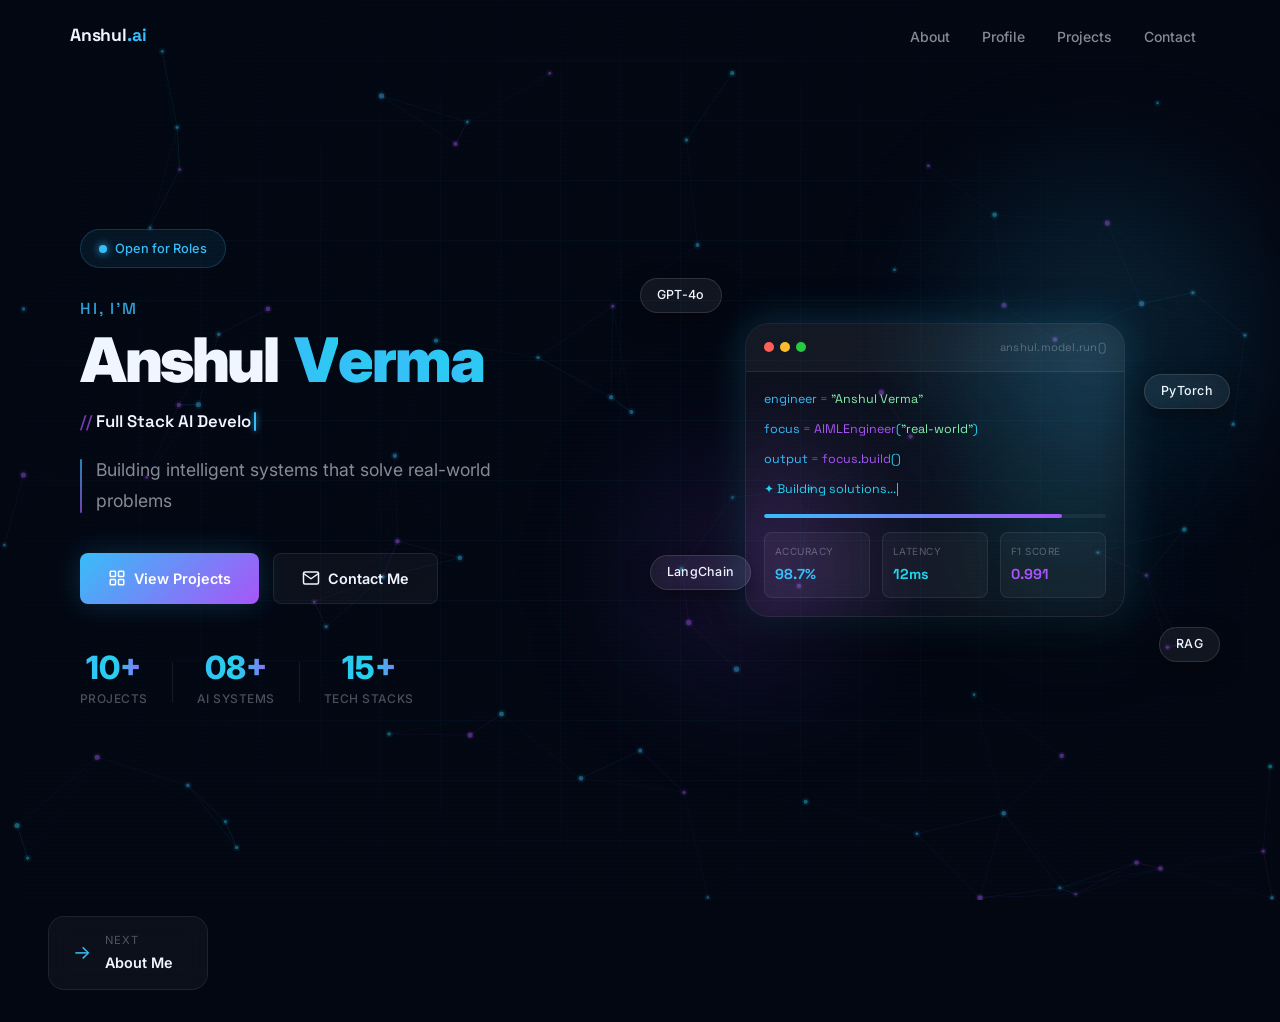
==== commit 13e68cea: "fixing bugs" ====
--- a/index.html
+++ b/index.html
@@ -1,4 +1,4 @@
-﻿<!DOCTYPE html>
+<!DOCTYPE html>
 <html lang="en">
 <head>
   <meta charset="UTF-8" />
@@ -23,9 +23,7 @@
   <nav class="navbar" id="navbar">
     <div class="nav-inner">
       <a href="index.html" class="nav-logo" id="nav-logo">
-        <span class="logo-bracket">&lt;</span>
-        Anshul<span class="accent">.av</span>
-        <span class="logo-bracket">/&gt;</span>
+        Anshul<span class="accent">.ai</span>
       </a>
       <ul class="nav-links" id="nav-links">
         <li><a href="about.html"    class="nav-link" data-page="about">About</a></li>
@@ -49,7 +47,7 @@
       <!-- Available badge -->
       <div class="hero-badge" id="hero-badge">
         <span class="badge-dot"></span>
-        <span>Available for opportunities</span>
+        <span>Open for Roles</span>
       </div>
 
       <!-- Name block -->
@@ -99,18 +97,18 @@
       <!-- Stats -->
       <div class="hero-stats" id="hero-stats">
         <div class="stat">
-          <span class="stat-num" data-count="47">0</span>
+          <span class="stat-num" data-count="10+">0</span>
           <span class="stat-label">Projects</span>
         </div>
         <div class="stat-divider"></div>
         <div class="stat">
-          <span class="stat-num" data-count="5">0</span>
-          <span class="stat-label">Years Exp</span>
+          <span class="stat-num" data-count="08+">0</span>
+          <span class="stat-label">AI Systems</span>
         </div>
         <div class="stat-divider"></div>
         <div class="stat">
-          <span class="stat-num" data-count="18">0</span>
-          <span class="stat-label">Models Built</span>
+          <span class="stat-num" data-count="15+">0</span>
+          <span class="stat-label">Tech Stacks</span>
         </div>
       </div>
     </div>
--- a/styles.css
+++ b/styles.css
@@ -540,7 +540,7 @@
   margin: 16px auto 0;
 }
 
-/* Reveal animation â€” disabled, all sections use direct CSS animations */
+/* Reveal animation — disabled, all sections use direct CSS animations */
 .reveal {
   opacity: 1;
   transform: none;
@@ -559,291 +559,293 @@
   .reveal { opacity: 1; transform: none; }
 }
 
-/* â”€â”€ About v2 â”€â”€ */
+/* ── About v2 ── */
 .about-section {
   background:
-    radial-gradient(ellipse at top left,  rgba(56,189,248,0.05), transparent 50%),
-    radial-gradient(ellipse at bottom right, rgba(168,85,247,0.05), transparent 50%);
+    radial-gradient(ellipse at top left, rgba(56,189,248,0.03), transparent 50%),
+    radial-gradient(ellipse at bottom right, rgba(168,85,247,0.03), transparent 50%);
+  padding: 80px 0;
 }
 
 /* Slightly fade particles on about page for less visual noise */
-[data-page="about"] #neural-canvas { opacity: 0.28; }
-
-.PLACEHOLDER_REMOVE {
-}
-
-/* About section â€” always visible, animates in nicely when JS adds .about-visible */
-.about-header-anim,
-.about-animate-left,
-.about-animate-right {
-  /* Start visible â€” JS will briefly hide and animate in for enhancement */
-  opacity: 1;
-  transform: none;
-  transition: opacity 0.7s cubic-bezier(0.4, 0, 0.2, 1),
-              transform 0.7s cubic-bezier(0.4, 0, 0.2, 1);
-}
-
-/* JS-enhanced: only hide initially if JS is active (body gets js-ready class) */
-.js-ready .about-header-anim { opacity: 0; transform: translateY(24px); }
-.js-ready .about-animate-left  { opacity: 0; transform: translateX(-36px); }
-.js-ready .about-animate-right { opacity: 0; transform: translateX(36px); }
-
+[data-page="about"] #neural-canvas { opacity: 0.22; }
+
+.about-section-header { text-align: center; margin-bottom: 40px; }
+.about-main-title {
+  font-size: clamp(2.1rem, 4.5vw, 3.2rem);
+  font-weight: 800;
+  letter-spacing: -0.03em;
+  line-height: 1.15;
+  margin-bottom: 12px;
+}
+.about-me-gradient {
+  background: linear-gradient(90deg, var(--blue), var(--cyan));
+  -webkit-background-clip: text;
+  background-clip: text;
+  -webkit-text-fill-color: transparent;
+}
+.about-subtitle {
+  font-size: 0.95rem;
+  color: var(--text-secondary);
+  max-width: 500px;
+  margin: 0 auto;
+  line-height: 1.65;
+}
+.about-em { color: var(--cyan); font-style: normal; font-weight: 600; }
+
+.about-header-anim, .about-animate-left, .about-animate-right {
+  opacity: 1; transform: none;
+  transition: opacity 0.75s cubic-bezier(0.4,0,0.2,1), transform 0.75s cubic-bezier(0.4,0,0.2,1);
+}
+.js-ready .about-header-anim  { opacity: 0; transform: translateY(20px); }
+.js-ready .about-animate-left  { opacity: 0; transform: translateX(-30px); }
+.js-ready .about-animate-right { opacity: 0; transform: translateX(30px); }
 .about-header-anim.about-visible  { opacity: 1; transform: translateY(0); }
 .about-animate-left.about-visible  { opacity: 1; transform: translateX(0); }
 .about-animate-right.about-visible { opacity: 1; transform: translateX(0); }
-
-/* Safety: always show regardless */
 .reveal-unlocked .about-header-anim,
 .reveal-unlocked .about-animate-left,
-.reveal-unlocked .about-animate-right {
-  opacity: 1 !important;
-  transform: none !important;
-}
-
-/* Split grid */
-.about-grid-v2 {
+.reveal-unlocked .about-animate-right { opacity: 1 !important; transform: none !important; }
+
+.about-split-grid {
   display: grid;
-  grid-template-columns: 1fr 1.15fr;
-  gap: 60px;
-  align-items: center;
-}
-
-/* â”€â”€ LEFT: Visual â”€â”€ */
-.about-visual {
+  grid-template-columns: 42% 58%;
+  gap: 40px;
+  align-items: center;
+}
+
+.about-visual-col {
   position: relative;
   display: flex;
   justify-content: center;
   align-items: center;
   min-height: 420px;
-  min-width: 0;
 }
 .about-visual-glow {
   position: absolute;
-  width: 340px; height: 340px;
+  inset: -15px;
   border-radius: 50%;
-  background: radial-gradient(circle, rgba(168,85,247,0.12), rgba(56,189,248,0.08) 50%, transparent 70%);
-  animation: glow-pulse 4s ease-in-out infinite;
+  background: radial-gradient(circle at 50% 45%, rgba(168,85,247,0.06) 0%, rgba(56,189,248,0.04) 45%, transparent 70%);
   pointer-events: none;
 }
-
-/* Brain card */
-.about-brain-card {
-  width: 340px;
-  padding: 20px 20px 14px;
-  border-color: rgba(168,85,247,0.2);
-  box-shadow: 0 24px 60px rgba(0,0,0,0.5), 0 0 40px rgba(168,85,247,0.12);
+.about-neural-card {
+  width: 100%;
+  max-width: 270px;
+  padding: 0;
+  overflow: hidden;
+  border-color: rgba(56,189,248,0.15);
+  box-shadow: 0 20px 50px rgba(0,0,0,0.45);
   animation: card-float 7s ease-in-out infinite;
+  position: relative;
   z-index: 2;
-  position: relative;
-}
-.brain-svg { width: 100%; height: auto; display: block; }
-
-/* Neural node pulse animations */
-.nn-node { animation: node-pulse 3s ease-in-out infinite; }
-.n1 { animation-delay: 0s; }
-.n2 { animation-delay: 0.4s; }
-.n3 { animation-delay: 0.8s; }
-.n4 { animation-delay: 0.2s; }
-.n5 { animation-delay: 0.6s; }
-.n6 { animation-delay: 1s; }
-.n7 { animation-delay: 0.3s; }
-.n8 { animation-delay: 0.9s; }
-@keyframes node-pulse {
-  0%,100% { opacity: 0.8; transform: scale(1); }
-  50%      { opacity: 1;   transform: scale(1.15); }
-}
-
-/* Connection line shimmer */
-.nn-line { animation: line-shimmer 3s ease-in-out infinite; }
-.nn-line:nth-child(even) { animation-delay: 0.7s; }
-@keyframes line-shimmer {
-  0%,100% { opacity: 0.25; }
-  50%      { opacity: 0.65; }
-}
-
-/* Pulse rings on center node */
-.pulse-ring { animation: ring-expand 3s ease-out infinite; transform-origin: 160px 140px; }
-.pr2        { animation-delay: 1s; }
-@keyframes ring-expand {
-  0%   { transform: scale(0.8); opacity: 0.4; }
-  70%  { transform: scale(1.4); opacity: 0; }
-  100% { transform: scale(0.8); opacity: 0; }
-}
-
-/* Card footer chip */
-.brain-card-footer {
-  margin-top: 12px;
-  padding-top: 12px;
-  border-top: 1px solid var(--border);
-  display: flex;
-  justify-content: center;
-}
-.brain-chip {
-  display: inline-flex;
-  align-items: center;
-  gap: 8px;
-  font-size: 0.72rem;
+  transition: all 0.4s cubic-bezier(0.4,0,0.2,1);
+}
+.about-neural-card:hover {
+  transform: translateY(-4px) !important;
+  border-color: rgba(56,189,248,0.35);
+  box-shadow: 0 24px 60px rgba(0,0,0,0.5), 0 0 40px rgba(56,189,248,0.1);
+}
+.about-neural-header {
+  display: flex;
+  align-items: center;
+  gap: 10px;
+  padding: 10px 14px;
+  border-bottom: 1px solid var(--border);
+  background: rgba(255,255,255,0.02);
+}
+.about-neural-dots { display: flex; gap: 6px; }
+.nd { width: 8px; height: 8px; border-radius: 50%; flex-shrink: 0; }
+.nd.red    { background: #ff5f57; }
+.nd.yellow { background: #febc2e; }
+.nd.green  { background: #28c840; }
+.about-neural-title {
   font-family: var(--font-mono);
+  font-size: 0.68rem;
   color: var(--text-muted);
   letter-spacing: 0.04em;
-}
-.chip-dot {
-  width: 7px; height: 7px;
-  border-radius: 50%;
-  background: #a855f7;
-  box-shadow: 0 0 8px #a855f7;
-  animation: pulse-dot 1.5s ease infinite;
-  flex-shrink: 0;
-}
-
-/* Floating info chips */
-.info-chip {
-  position: absolute;
-  font-size: 0.78rem;
+  margin-left: 2px;
+}
+
+/* Pipeline Flow Animations & Styles */
+.pipeline-flow {
+  display: flex;
+  flex-direction: column;
+  align-items: center;
+  padding: 20px 16px;
+  gap: 2px;
+}
+.pipeline-step {
+  display: flex;
+  flex-direction: column;
+  align-items: center;
+  width: 100%;
+}
+.pipeline-node {
+  background: rgba(255, 255, 255, 0.02);
+  border: 1px solid var(--border);
+  border-radius: 6px;
+  padding: 6px 10px;
+  font-size: 0.72rem;
   font-weight: 500;
+  color: var(--text-primary);
   display: flex;
   align-items: center;
   gap: 6px;
-  box-shadow: 0 8px 24px rgba(0,0,0,0.4);
-  animation: tag-float 4s ease-in-out infinite;
-  z-index: 3;
-  white-space: nowrap;
-}
-.chip-icon { font-size: 0.9rem; }
-.chip-a { top: 8%;  left: -10px; animation-delay: 0s; }
-.chip-b { top: 45%; right: -16px; animation-delay: -1.5s; }
-.chip-c { bottom: 8%; left: 10px; animation-delay: -2.8s; }
-
-/* â”€â”€ RIGHT: Content â”€â”€ */
-.about-content { display: flex; flex-direction: column; gap: 36px; min-width: 0; }
-
-.about-intro { display: flex; flex-direction: column; gap: 18px; }
-.about-lead {
-  font-size: 1.12rem;
-  font-weight: 500;
-  line-height: 1.7;
-  color: var(--text-primary);
-}
-.highlight-word {
-  background: var(--grad-text);
-  -webkit-background-clip: text;
-  background-clip: text;
-  -webkit-text-fill-color: transparent;
-  background-size: 200% auto;
-  animation: grad-shift 4s ease infinite;
-  font-weight: 700;
-}
-.about-body {
-  font-size: 0.94rem;
-  color: var(--text-secondary);
-  line-height: 1.8;
-}
-.about-body em {
-  color: var(--cyan);
-  font-style: normal;
-  font-weight: 500;
-}
-
-/* Interest cards -- default 2x2 grid */
-.interest-grid {
-  display: grid;
-  grid-template-columns: 1fr 1fr;
-  gap: 12px;
-}
-/* 2-card layout: side by side, slightly larger */
-.interest-grid-2col {
-  display: grid;
-  grid-template-columns: 1fr 1fr;
-  gap: 14px;
-}
-.interest-grid-2col .interest-card {
-  padding: 20px 20px;
-}
-.interest-grid-2col .interest-card strong { font-size: 0.92rem; }
-.interest-grid-2col .interest-card p { font-size: 0.82rem; }
-.interest-card {
-  display: flex;
-  align-items: flex-start;
-  gap: 14px;
-  padding: 16px 18px;
-  border-radius: var(--radius-md);
   transition: var(--transition);
-}
-.interest-card:hover {
-  transform: translateY(-3px);
-  border-color: var(--border-hov);
-  background: var(--bg-card-hov);
-}
-.interest-card strong {
-  display: block;
-  font-size: 0.88rem;
-  font-weight: 650;
-  margin-bottom: 4px;
-  color: var(--text-primary);
-}
-.interest-card p {
-  font-size: 0.78rem;
-  color: var(--text-muted);
-  margin: 0;
-  line-height: 1.55;
-}
-
-/* Colored icon wraps */
-.interest-icon-wrap {
-  width: 40px; height: 40px;
-  border-radius: var(--radius-sm);
-  display: flex;
-  align-items: center;
+  width: 100%;
+  max-width: 200px;
   justify-content: center;
-  flex-shrink: 0;
-}
-.interest-icon-wrap.blue   { background: rgba(56,189,248,0.1);  color: var(--blue); }
-.interest-icon-wrap.purple { background: rgba(168,85,247,0.1); color: var(--purple); }
-.interest-icon-wrap.cyan   { background: rgba(34,211,238,0.1);  color: var(--cyan); }
-.interest-icon-wrap.pink   { background: rgba(236,72,153,0.1);  color: var(--pink); }
-.interest-icon-wrap svg    { stroke-width: 1.5; }
-
-/* Learning ticker bar */
-.learning-bar {
-  display: flex;
-  align-items: center;
-  gap: 14px;
-  padding: 13px 18px;
-  background: rgba(255,255,255,0.03);
-  border: 1px solid var(--border);
-  border-radius: var(--radius-md);
-  overflow: hidden;
-}
-.learning-label {
-  display: flex;
-  align-items: center;
-  gap: 8px;
-  font-size: 0.75rem;
+}
+.pipeline-node:hover {
+  background: rgba(255, 255, 255, 0.05);
+  border-color: rgba(56, 189, 248, 0.3);
+}
+.pipeline-node.highlight {
+  background: rgba(56, 189, 248, 0.06);
+  border-color: rgba(56, 189, 248, 0.35);
+  color: var(--blue);
   font-weight: 600;
+  box-shadow: 0 0 12px rgba(56, 189, 248, 0.1);
+}
+.node-tag {
+  font-family: var(--font-mono);
+  font-size: 0.55rem;
+  background: rgba(255, 255, 255, 0.05);
+  padding: 1px 4px;
+  border-radius: 3px;
   color: var(--text-muted);
   text-transform: uppercase;
-  letter-spacing: 0.06em;
-  white-space: nowrap;
-  flex-shrink: 0;
+}
+.pipeline-arrow {
+  height: 14px;
+  width: 2px;
+  background: rgba(255, 255, 255, 0.06);
+  position: relative;
+  margin: 2px 0;
+}
+.arrow-pulse {
+  width: 4px;
+  height: 4px;
+  border-radius: 50%;
+  background: var(--blue);
+  box-shadow: 0 0 6px var(--blue);
+  position: absolute;
+  left: -1px;
+  top: 0;
+  animation: arrow-flow 2s infinite linear;
+}
+@keyframes arrow-flow {
+  0% { top: 0; opacity: 0; }
+  20% { opacity: 1; }
+  80% { opacity: 1; }
+  100% { top: 100%; opacity: 0; }
+}
+
+.about-chip {
+  position: absolute;
+  font-size: 0.7rem; font-weight: 500;
+  display: flex; align-items: center; gap: 6px;
+  box-shadow: 0 6px 18px rgba(0,0,0,0.3);
+  white-space: nowrap; z-index: 4;
+}
+.about-chip-icon { font-size: 0.8rem; }
+.chip-a { top: 12px;   left: -12px;   animation: tag-float 4s ease-in-out infinite; animation-delay: 0s; }
+.chip-c { bottom: 20px; left: -14px;  animation: tag-float 4s ease-in-out infinite; animation-delay: -2.8s; }
+
+.about-content-col { display: flex; flex-direction: column; gap: 20px; min-width: 0; }
+.about-text-block { display: flex; flex-direction: column; gap: 12px; max-width: 580px; }
+.about-lead { font-size: 1.1rem; font-weight: 500; line-height: 1.6; color: var(--text-primary); }
+.about-body { font-size: 0.92rem; color: var(--text-secondary); line-height: 1.85; }
+
+.about-expertise-section {
+  display: flex;
+  flex-direction: column;
+  gap: 8px;
+  margin-top: 6px;
+}
+.about-expertise-list {
+  list-style: none;
+  padding: 0;
+  display: flex;
+  flex-wrap: wrap;
+  gap: 8px 16px;
+}
+.about-expertise-list li {
+  font-size: 0.85rem;
+  color: var(--text-secondary);
+  display: flex;
+  align-items: center;
+  gap: 8px;
+}
+.bullet-dot {
+  width: 5px;
+  height: 5px;
+  border-radius: 50%;
+  background-color: var(--blue);
+  display: inline-block;
+  box-shadow: 0 0 6px var(--blue);
+}
+
+.about-focus-grid { display: grid; grid-template-columns: repeat(3, 1fr); gap: 10px; }
+.about-focus-card {
+  display: flex; flex-direction: column; align-items: center; text-align: center; gap: 8px; padding: 14px 10px;
+  border-radius: var(--radius-md); transition: var(--transition);
+}
+.about-focus-card:hover {
+  transform: translateY(-2px);
+  border-color: rgba(56,189,248,0.25);
+  box-shadow: 0 6px 20px rgba(56,189,248,0.06);
+}
+.afc-icon-wrap {
+  width: 32px; height: 32px; border-radius: var(--radius-sm);
+  display: flex; align-items: center; justify-content: center; flex-shrink: 0; transition: var(--transition);
+}
+.afc-icon-wrap.blue   { background: rgba(56,189,248,0.08);  color: var(--blue); }
+.afc-icon-wrap.purple { background: rgba(168,85,247,0.08); color: var(--purple); }
+.afc-icon-wrap.cyan   { background: rgba(34,211,238,0.08); color: var(--cyan); }
+.about-focus-card:hover .afc-icon-wrap.blue   { background: rgba(56,189,248,0.15); box-shadow: 0 0 12px rgba(56,189,248,0.15); }
+.about-focus-card:hover .afc-icon-wrap.purple { background: rgba(168,85,247,0.15); box-shadow: 0 0 12px rgba(168,85,247,0.15); }
+.about-focus-card:hover .afc-icon-wrap.cyan   { background: rgba(34,211,238,0.15); box-shadow: 0 0 12px rgba(34,211,238,0.15); }
+.afc-icon-wrap svg { stroke-width: 1.6; }
+.afc-body strong { display: block; font-size: 0.82rem; font-weight: 600; color: var(--text-primary); margin-bottom: 3px; }
+.afc-body p { font-size: 0.74rem; color: var(--text-muted); margin: 0; line-height: 1.45; }
+
+.about-skills-section { display: flex; flex-direction: column; gap: 8px; }
+.about-skills-label { font-family: var(--font-mono); font-size: 0.68rem; color: var(--text-muted); text-transform: uppercase; letter-spacing: 0.08em; }
+.about-skill-tags { display: flex; flex-wrap: wrap; gap: 6px; }
+.skill-tag {
+  padding: 4px 10px; border-radius: 99px;
+  font-size: 0.72rem; font-weight: 500; font-family: var(--font-mono);
+  letter-spacing: 0.02em; transition: var(--transition); cursor: default;
+}
+.skill-tag.blue-tag   { background: rgba(56,189,248,0.06);  border: 1px solid rgba(56,189,248,0.15);  color: var(--blue); }
+.skill-tag.purple-tag { background: rgba(168,85,247,0.06); border: 1px solid rgba(168,85,247,0.15); color: var(--purple); }
+.skill-tag.cyan-tag   { background: rgba(34,211,238,0.06);  border: 1px solid rgba(34,211,238,0.15);  color: var(--cyan); }
+.skill-tag:hover { transform: translateY(-1px) scale(1.02); background: rgba(56,189,248,0.1); border-color: rgba(56,189,248,0.3); box-shadow: 0 2px 8px rgba(56,189,248,0.1); }
+
+.about-learning-bar {
+  display: flex; align-items: center; gap: 12px;
+  padding: 10px 14px; background: rgba(255,255,255,0.02);
+  border: 1px solid var(--border); border-radius: var(--radius-md);
+  overflow: hidden; transition: var(--transition);
+}
+.about-learning-bar:hover { border-color: rgba(56,189,248,0.2); }
+.about-learning-label {
+  display: flex; align-items: center; gap: 6px;
+  font-size: 0.68rem; font-weight: 600; color: var(--text-muted);
+  text-transform: uppercase; letter-spacing: 0.06em; white-space: nowrap; flex-shrink: 0;
 }
 .badge-dot.blue-anim {
-  background: var(--blue);
-  box-shadow: 0 0 8px var(--blue);
-  animation: pulse-dot 1.5s ease infinite;
-}
-.learning-ticker-wrap { overflow: hidden; flex: 1; min-width: 0; }
-.learning-ticker {
-  display: flex;
-  gap: 0;
-}
-.learning-ticker span {
-  font-size: 0.82rem;
-  font-family: var(--font-mono);
-  color: var(--blue);
-  font-weight: 500;
-  white-space: nowrap;
-  padding-right: 60px;
-  animation: ticker-scroll 14s linear infinite;
+  width: 6px; height: 6px; border-radius: 50%;
+  background: var(--blue); box-shadow: 0 0 6px var(--blue);
+  animation: pulse-dot 1.5s ease infinite; flex-shrink: 0;
+}
+.about-ticker-wrap { overflow: hidden; flex: 1; min-width: 0; }
+.about-ticker { display: flex; gap: 0; }
+.about-ticker span {
+  font-size: 0.78rem; font-family: var(--font-mono); color: var(--blue);
+  font-weight: 500; white-space: nowrap; padding-right: 48px;
+  animation: ticker-scroll 16s linear infinite;
 }
 @keyframes ticker-scroll {
   0%   { transform: translateX(0); }
@@ -851,18 +853,16 @@
 }
 
 /* â”€â”€ Responsive â”€â”€ */
-@media (max-width: 960px) {
-  .about-grid-v2 { grid-template-columns: 1fr; gap: 48px; }
-  .about-visual  { min-height: 320px; }
-  .about-brain-card { width: 300px; }
-  .chip-a { top: 5%;  left: 0; }
-  .chip-b { top: 42%; right: 0; }
-  .chip-c { bottom: 5%; left: 20px; }
-}
-@media (max-width: 600px) {
-  .interest-grid { grid-template-columns: 1fr; }
-  .learning-bar  { flex-direction: column; align-items: flex-start; gap: 8px; }
-  .about-brain-card { width: 280px; }
+@media (max-width: 1000px) {
+  .about-split-grid { grid-template-columns: 1fr; gap: 40px; }
+  .about-visual-col { justify-content: center; min-height: auto; }
+  .about-neural-card { max-width: 270px; }
+  .chip-a { top: -8px; left: 0; }
+  .chip-c { bottom: 12px; left: 0; }
+}
+@media (max-width: 640px) {
+  .about-focus-grid { grid-template-columns: 1fr; }
+  .about-learning-bar { flex-direction: column; align-items: flex-start; gap: 6px; }
 }
 
 .about-img-wrap { position: relative; display: flex; justify-content: center; }
@@ -1707,7 +1707,7 @@
 
 /* â”€â”€ Name with per-character stagger â”€â”€ */
 .hero-name {
-  font-size: clamp(3rem, 6vw, 5.5rem);
+  font-size: clamp(2.4rem, 4.8vw, 4.4rem);
   font-weight: 900;
   letter-spacing: -0.04em;
   line-height: 1;
@@ -1837,7 +1837,7 @@
 
 /* â”€â”€ Responsive tweaks for new hero â”€â”€ */
 @media (max-width: 1024px) {
-  .hero-name { font-size: clamp(2.6rem, 7vw, 4.5rem); }
+  .hero-name { font-size: clamp(2.1rem, 5.6vw, 3.6rem); }
   #hero-sub { padding-left: 0; }
   #hero-sub::before { display: none; }
   .hero-role { justify-content: center; }
@@ -1845,7 +1845,7 @@
   .hero-name-wrap { text-align: center; }
 }
 @media (max-width: 768px) {
-  .hero-name { font-size: 2.6rem; }
+  .hero-name { font-size: 2.1rem; }
   .hero-role { font-size: 0.9rem; }
 }
 
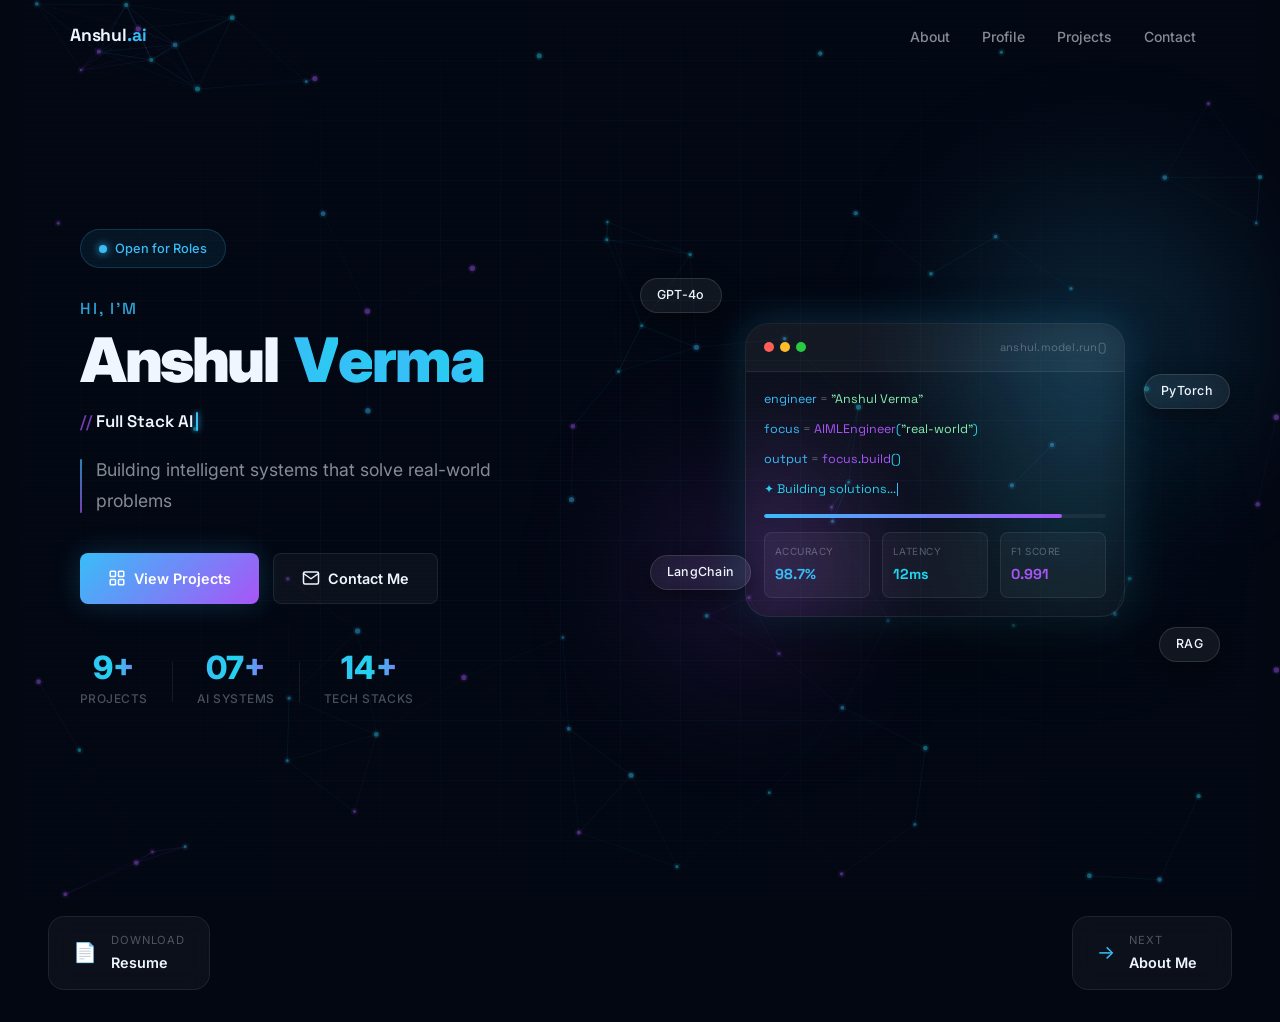
==== commit 2cb5df3c: "Added Resume and fix bugs" ====
--- a/index.html
+++ b/index.html
@@ -149,6 +149,13 @@
 
   <!-- Page nav hints at bottom -->
   <div class="page-nav-hints">
+    <a href="resume.pdf" class="page-hint-card hint-prev" target="_blank" id="btn-resume">
+      <span class="hint-icon">📄</span>
+      <div>
+        <span class="hint-label">Download</span>
+        <span class="hint-title">Resume</span>
+      </div>
+    </a>
     <a href="about.html" class="page-hint-card">
       <span class="hint-icon">&rarr;</span>
       <div>
